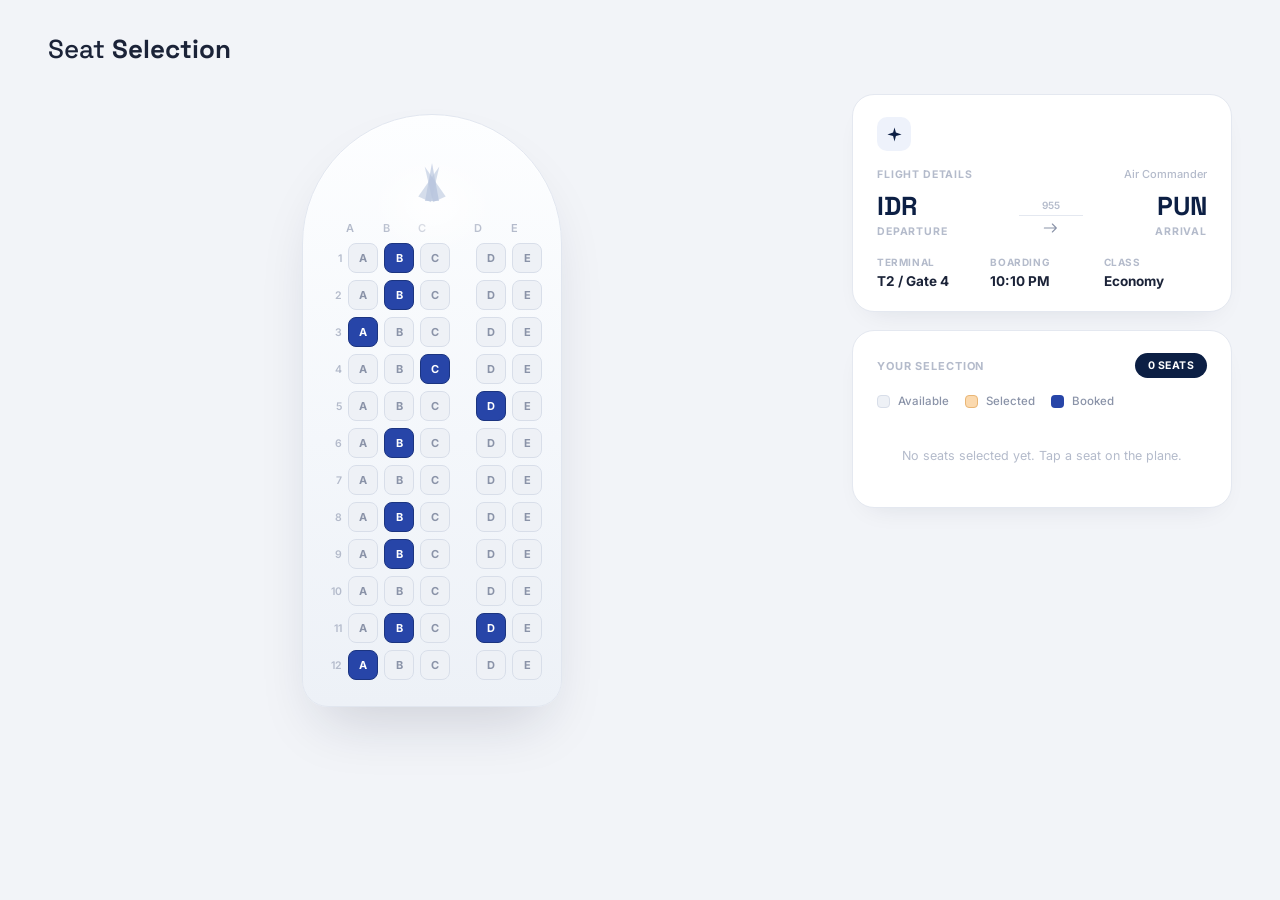
==== index.html @ 808fb55e "Refactor cockpit styles in index.html Adjusted cockpit styling for improved layout and height." ====
<!DOCTYPE html>
<html lang="en">
<head>
<meta charset="UTF-8">
<meta name="viewport" content="width=device-width, initial-scale=1.0">
<title>Seat Selection</title>
<link rel="preconnect" href="https://fonts.googleapis.com">
<link href="https://fonts.googleapis.com/css2?family=Space+Grotesk:wght@500;600;700&family=Inter:wght@400;500;600;700&display=swap" rel="stylesheet">
<style>
:root{
  --bg:#F2F4F8;
  --card:#FFFFFF;
  --border:#E4E8F0;
  --navy:#0C1F44;
  --navy-2:#16305F;
  --text:#1B2338;
  --muted:#8A93A8;
  --muted-2:#B4BBCB;
  --grey-seat:#EEF1F6;
  --grey-seat-border:#D8DEE9;
  --orange:#FBD9AE;
  --orange-text:#8A5A16;
  --booked:#2745A8;
  --booked-2:#1B3480;
  --radius-lg:22px;
  --radius-md:14px;
  --radius-sm:9px;
  --ease:cubic-bezier(.22,.9,.32,1);
  --font-display:'Space Grotesk',sans-serif;
  --font-body:'Inter',sans-serif;
}
*,*::before,*::after{ box-sizing:border-box; }
body{
  margin:0; min-height:100vh; background:var(--bg); color:var(--text);
  font-family:var(--font-body); -webkit-font-smoothing:antialiased;
  padding:32px clamp(16px,4vw,48px);
}
h1,h2,p{ margin:0; }
button{ font-family:inherit; }
::selection{ background:var(--navy); color:#fff; }
:focus-visible{ outline:2px solid var(--navy); outline-offset:2px; border-radius:6px; }

.page-title{ font-family:var(--font-display); font-weight:500; font-size:26px; margin-bottom:28px; }
.page-title b{ font-weight:700; }

.layout{
  display:grid; grid-template-columns: 1fr 380px; gap:36px; align-items:start;
  max-width:1400px; margin:0 auto;
}

/* =========================== LEFT: PLANE =========================== */
.plane-wrap{
  position:relative; display:flex; justify-content:center;
  padding: 20px 0 60px;
  perspective: 1200px;
}
.plane-shell{
  position:relative;
  width: 260px;
  padding: 46px 18px 26px;
  background: linear-gradient(180deg, #FDFEFF 0%, #F4F7FB 55%, #EDF1F7 100%);
  border-radius: 130px 130px 26px 26px;
  border: 1.5px solid #E1E6EF;
  box-shadow:
    0 30px 60px -20px rgba(20,30,60,0.18),
    inset 0 1px 0 rgba(255,255,255,0.9);
  transition: transform 300ms var(--ease);
  will-change: transform;
}
.plane-shell::before{
  /* soft top sheen */
  content:''; position:absolute; top:4%; left:50%; width:64%; height:22%;
  transform:translateX(-50%); border-radius:50%;
  background:radial-gradient(closest-side, rgba(255,255,255,0.9), transparent 75%);
  pointer-events:none;
}
.cockpit{
  position:relative; display:flex; justify-content:center; margin-bottom:14px; height:46px;
}
.cockpit svg path{ opacity:0.6; }
@keyframes cockpitFloat{ 0%,100%{ transform:translateY(0); } 50%{ transform:translateY(-3px); } }

.col-headers{
  display:grid; grid-template-columns: 30px 30px 30px 14px 30px 30px; gap:6px; justify-content:center;
  margin: 0 auto 8px; width:fit-content;
  font-family:var(--font-body); font-size:11px; font-weight:600; color:var(--muted-2); text-align:center;
}

.seat-grid{ display:flex; flex-direction:column; gap:7px; align-items:center; }
.seat-row{ display:grid; grid-template-columns: 20px 30px 30px 30px 14px 30px 30px; gap:6px; align-items:center; width:fit-content; }
.row-num{ font-size:10.5px; color:var(--muted-2); text-align:right; font-weight:600; }
.aisle-gap{ width:100%; }

.seat{
  width:30px; height:30px; border-radius:8px;
  background: var(--grey-seat); border:1.5px solid var(--grey-seat-border);
  color:var(--muted); font-size:11px; font-weight:700; font-family:var(--font-body);
  display:flex; align-items:center; justify-content:center; cursor:pointer;
  transition: transform 180ms var(--ease), background 180ms var(--ease), border-color 180ms var(--ease), color 180ms var(--ease), box-shadow 180ms var(--ease);
  opacity:0;
}
.seat.is-in{ animation: seatIn 380ms var(--ease) forwards; }
@keyframes seatIn{ from{ opacity:0; transform:scale(0.6) translateY(6px);} to{ opacity:1; transform:scale(1) translateY(0);} }

.seat:hover:not(.is-booked):not(.is-selected){
  transform: translateY(-2px) scale(1.08);
  border-color: var(--navy);
  color: var(--navy);
  box-shadow: 0 6px 14px rgba(12,31,68,0.12);
}
.seat:active:not(.is-booked){ transform: scale(0.92); }

.seat.is-booked{
  background: var(--booked); border-color: var(--booked-2); color:#fff; cursor:not-allowed;
}
.seat.is-booked:hover{ transform:none; box-shadow:none; }

.seat.is-selected{
  background: var(--orange); border-color:#E9B676; color: var(--orange-text);
  animation: selectPop 380ms var(--ease);
}
@keyframes selectPop{ 0%{ transform:scale(0.8);} 55%{ transform:scale(1.16);} 100%{ transform:scale(1);} }
.seat.is-deselect{ animation: deselectPop 260ms var(--ease); }
@keyframes deselectPop{ 0%{ transform:scale(1.08);} 100%{ transform:scale(1);} }

.plane-legend{
  display:flex; gap:22px; justify-content:center; margin-top:26px; flex-wrap:wrap;
}
.legend-item{ display:flex; align-items:center; gap:8px; font-size:12.5px; color:var(--muted); font-weight:500; }
.legend-dot{ width:13px; height:13px; border-radius:4px; display:inline-block; }
.legend-available{ background:var(--grey-seat); border:1.5px solid var(--grey-seat-border); }
.legend-selected{ background:var(--orange); border:1.5px solid #E9B676; }
.legend-booked{ background:var(--booked); }

/* =========================== RIGHT: SUMMARY PANEL =========================== */
.summary-col{ position:sticky; top:28px; display:flex; flex-direction:column; gap:18px; }

.card{
  background:var(--card); border:1px solid var(--border); border-radius:var(--radius-lg);
  padding:22px 24px; box-shadow: 0 12px 30px -18px rgba(20,30,60,0.14);
}

.flight-icon-badge{
  width:34px; height:34px; border-radius:10px; background:#EEF2FB; color:var(--navy);
  display:flex; align-items:center; justify-content:center; margin-bottom:16px;
}

.card-eyebrow{
  display:flex; align-items:center; justify-content:space-between;
  font-size:10.5px; font-weight:700; letter-spacing:0.08em; color:var(--muted-2);
  text-transform:uppercase; margin-bottom:2px;
}
.card-eyebrow span.sub{ color:var(--muted-2); font-weight:500; letter-spacing:0; text-transform:none; font-size:11px; }

.route{ display:flex; align-items:flex-start; justify-content:space-between; margin: 12px 0 18px; }
.route-code{ font-family:var(--font-display); font-size:26px; font-weight:700; color:var(--navy); line-height:1; }
.route-label{ font-size:10.5px; font-weight:700; letter-spacing:0.08em; color:var(--muted-2); text-transform:uppercase; margin-top:6px; }
.route-mid{ display:flex; flex-direction:column; align-items:center; gap:4px; padding-top:6px; }
.route-line{ position:relative; width:64px; height:1px; background:var(--border); }
.route-plane-icon{ color:var(--muted); animation: planeFloat 3s ease-in-out infinite; }
@keyframes planeFloat{ 0%,100%{ transform:translateX(-4px);} 50%{ transform:translateX(4px);} }
.route-num{ font-size:10px; color:var(--muted-2); font-weight:600; }
.route-point-end{ text-align:right; }

.detail-grid{ display:grid; grid-template-columns:repeat(3,1fr); gap:10px; }
.detail-item{ }
.detail-label{ font-size:10px; font-weight:700; letter-spacing:0.06em; color:var(--muted-2); text-transform:uppercase; margin-bottom:5px; }
.detail-value{ font-size:13.5px; font-weight:700; color:var(--text); }

.selection-header{ display:flex; align-items:center; justify-content:space-between; margin-bottom:16px; }
.selection-title{ font-size:11px; font-weight:700; letter-spacing:0.08em; color:var(--muted-2); text-transform:uppercase; }
.seat-badge-count{
  background:var(--navy); color:#fff; font-size:10.5px; font-weight:700; letter-spacing:0.04em;
  padding:6px 13px; border-radius:999px;
  transition: transform 200ms var(--ease);
}

.legend-row{ display:flex; gap:16px; margin-bottom:18px; flex-wrap:wrap; }
.legend-row .legend-item{ font-size:11.5px; }

.selection-list{ display:flex; flex-direction:column; gap:10px; min-height:40px; }
.seat-item{
  display:flex; align-items:center; gap:12px; padding:10px 12px; border-radius:var(--radius-md);
  border:1px solid var(--border); background:#FAFBFD;
  animation: itemIn 320ms var(--ease);
}
@keyframes itemIn{ from{ opacity:0; transform:translateX(10px);} to{ opacity:1; transform:translateX(0);} }
.seat-item.is-out{ animation: itemOut 220ms var(--ease) forwards; }
@keyframes itemOut{ to{ opacity:0; transform:translateX(10px) scale(0.96); height:0; padding:0; margin:0; border-width:0;} }

.seat-item-badge{
  width:36px; height:36px; border-radius:10px; background:var(--navy); color:#fff;
  display:flex; align-items:center; justify-content:center; font-weight:700; font-size:12.5px; flex-shrink:0;
}
.seat-item-info{ flex:1; min-width:0; }
.seat-item-class{ font-size:13px; font-weight:700; color:var(--navy); }
.seat-item-name{ font-size:11.5px; color:var(--muted); margin-top:1px; }
.seat-item-remove{
  width:26px; height:26px; border-radius:50%; border:none; background:none; color:var(--muted-2);
  font-size:15px; cursor:pointer; display:flex; align-items:center; justify-content:center;
  transition: all 160ms var(--ease);
}
.seat-item-remove:hover{ background:#FDEFEF; color:#D1495B; }

.empty-state{ text-align:center; padding:22px 8px; color:var(--muted-2); font-size:12.5px; }

@media (max-width:980px){
  .layout{ grid-template-columns:1fr; }
  .summary-col{ position:static; }
}
</style>
</head>
<body>

<h1 class="page-title">Seat <b>Selection</b></h1>

<div class="layout">
  <!-- ===== LEFT: PLANE ===== -->
  <div class="plane-wrap">
    <div class="plane-shell" id="planeShell">
      <div class="cockpit" aria-hidden="true">
        <svg width="90" height="46" viewBox="0 0 90 46" fill="none">
          <path d="M45 4 L52 40 L38 40 Z" fill="#B9C6DE" transform="rotate(-24 45 22)"/>
          <path d="M45 2 L52 40 L38 40 Z" fill="#AEBCD8"/>
          <path d="M45 4 L52 40 L38 40 Z" fill="#B9C6DE" transform="rotate(24 45 22)"/>
          </svg>
      </div>

      <div class="col-headers">
        <span>A</span><span>B</span><span>C</span><span></span><span>D</span><span>E</span>
      </div>

      <div class="seat-grid" id="seatGrid"></div>
    </div>
  </div>

  <!-- ===== RIGHT: SUMMARY PANEL ===== -->
  <div class="summary-col">
    <div class="card">
      <div class="flight-icon-badge" aria-hidden="true">
        <svg width="17" height="17" viewBox="0 0 24 24" fill="none"><path d="M12 2L14 9L22 12L14 14L12 22L10 14L2 12L10 9Z" fill="currentColor"/></svg>
      </div>
      <div class="card-eyebrow"><span>Flight Details</span><span class="sub" id="flightName">Air Commander</span></div>

      <div class="route">
        <div class="route-point">
          <div class="route-code" id="fromCode">IDR</div>
          <div class="route-label">Departure</div>
        </div>
        <div class="route-mid">
          <span class="route-num" id="flightNum">955</span>
          <div class="route-line"></div>
          <svg class="route-plane-icon" width="16" height="16" viewBox="0 0 24 24" fill="none"><path d="M2 12h18M14 6l6 6-6 6" stroke="currentColor" stroke-width="1.6" stroke-linecap="round" stroke-linejoin="round"/></svg>
        </div>
        <div class="route-point route-point-end">
          <div class="route-code" id="toCode">PUN</div>
          <div class="route-label">Arrival</div>
        </div>
      </div>

      <div class="detail-grid">
        <div class="detail-item"><div class="detail-label">Terminal</div><div class="detail-value" id="terminalVal">T2 / Gate 4</div></div>
        <div class="detail-item"><div class="detail-label">Boarding</div><div class="detail-value" id="boardingVal">10:10 PM</div></div>
        <div class="detail-item"><div class="detail-label">Class</div><div class="detail-value">Economy</div></div>
      </div>
    </div>

    <div class="card">
      <div class="selection-header">
        <span class="selection-title">Your Selection</span>
        <span class="seat-badge-count" id="seatCountBadge">0 SEATS</span>
      </div>

      <div class="legend-row">
        <span class="legend-item"><i class="legend-dot legend-available"></i>Available</span>
        <span class="legend-item"><i class="legend-dot legend-selected"></i>Selected</span>
        <span class="legend-item"><i class="legend-dot legend-booked"></i>Booked</span>
      </div>

      <div class="selection-list" id="selectionList">
        <div class="empty-state" id="emptyState">No seats selected yet. Tap a seat on the plane.</div>
      </div>
    </div>
  </div>
</div>

<script>
(() => {
  'use strict';
  const $ = s => document.querySelector(s);

  /* ---- seat data ---- */
  const COLUMNS = ['A','B','C','D','E'];
  const ROWS = 12;
  const BOOKED_RATIO = 0.14;
  const GUEST_NAMES = ['Shivam Singh','Mahak Choursiya','Yashu Mishra','Ragini Saxena','Palak Jain','Vikrant Singh','Vansh Chauhan','Anant Chauhan','Ruchi Dwivedi','Janvi Chauhan'];

  let seed = 77;
  function rand(){ seed = (seed*9301+49297) % 233280; return seed/233280; }

  const seats = [];
  for (let row = 1; row <= ROWS; row++){
    COLUMNS.forEach(col => {
      seats.push({
        id: `${row}${col}`,
        row, col,
        booked: rand() < BOOKED_RATIO,
        selected: false
      });
    });
  }
  const seatById = new Map(seats.map(s => [s.id, s]));
  const selectedIds = [];
  let guestPointer = 0;

  /* ---- render seat grid ---- */
  const seatGrid = $('#seatGrid');
  function renderGrid(){
    seatGrid.innerHTML = '';
    for (let row = 1; row <= ROWS; row++){
      const rowEl = document.createElement('div');
      rowEl.className = 'seat-row';

      const rowNum = document.createElement('span');
      rowNum.className = 'row-num';
      rowNum.textContent = row;
      rowEl.appendChild(rowNum);

      ['A','B','C'].forEach(c => rowEl.appendChild(seatBtn(row, c)));
      const gap = document.createElement('span');
      gap.className = 'aisle-gap';
      rowEl.appendChild(gap);
      ['D','E'].forEach(c => rowEl.appendChild(seatBtn(row, c)));

      seatGrid.appendChild(rowEl);
    }
  }

  function seatBtn(row, col){
    const seat = seatById.get(`${row}${col}`);
    const btn = document.createElement('button');
    btn.type = 'button';
    btn.className = 'seat' + (seat.booked ? ' is-booked' : '');
    btn.dataset.seatId = seat.id;
    btn.textContent = col;
    btn.disabled = seat.booked;
    btn.setAttribute('aria-label', `Seat ${seat.id}${seat.booked ? ', booked' : ', available'}`);
    return btn;
  }

function assemble(){
  Array.from(seatGrid.querySelectorAll('.seat')).forEach((el,i) => {
    setTimeout(() => {
      el.classList.add('is-in');
      el.style.opacity = '1';   // <-- add this line
    }, 12*i);
  });
}

  /* ---- selection logic ---- */
  const selectionList = $('#selectionList');
  const emptyState = $('#emptyState');
  const seatCountBadge = $('#seatCountBadge');

  function toggleSeat(id){
    const seat = seatById.get(id);
    if (!seat || seat.booked) return;
    const el = seatGrid.querySelector(`[data-seat-id="${id}"]`);
    const idx = selectedIds.indexOf(id);

    if (idx === -1){
      selectedIds.push(id);
      seat.selected = true;
      seat.guest = GUEST_NAMES[guestPointer % GUEST_NAMES.length];
      guestPointer++;
      el.classList.add('is-selected');
      addSeatItem(seat);
    } else {
      selectedIds.splice(idx, 1);
      seat.selected = false;
      el.classList.remove('is-selected');
      el.classList.add('is-deselect');
      setTimeout(() => el.classList.remove('is-deselect'), 260);
      removeSeatItem(id);
    }
    updateCount();
  }

  function addSeatItem(seat){
    emptyState.style.display = 'none';
    const item = document.createElement('div');
    item.className = 'seat-item';
    item.dataset.seatId = seat.id;
    item.innerHTML = `
      <div class="seat-item-badge">${seat.id}</div>
      <div class="seat-item-info">
        <div class="seat-item-class">Economy</div>
        <div class="seat-item-name">${seat.guest}</div>
      </div>
      <button class="seat-item-remove" aria-label="Remove seat ${seat.id}">×</button>
    `;
    item.querySelector('.seat-item-remove').addEventListener('click', () => toggleSeat(seat.id));
    selectionList.appendChild(item);
  }

  function removeSeatItem(id){
    const item = selectionList.querySelector(`.seat-item[data-seat-id="${id}"]`);
    if (!item) return;
    item.classList.add('is-out');
    setTimeout(() => {
      item.remove();
      if (selectedIds.length === 0) emptyState.style.display = 'block';
    }, 220);
  }

  function updateCount(){
    seatCountBadge.textContent = `${selectedIds.length} SEAT${selectedIds.length === 1 ? '' : 'S'}`;
    seatCountBadge.style.transform = 'scale(1.12)';
    setTimeout(() => { seatCountBadge.style.transform = 'scale(1)'; }, 180);
  }

  seatGrid.addEventListener('click', e => {
    const btn = e.target.closest('.seat');
    if (btn && !btn.disabled) toggleSeat(btn.dataset.seatId);
  });

  /* ---- plane mouse parallax ---- */
  const planeShell = $('#planeShell');
  const planeWrap = document.querySelector('.plane-wrap');
  let raf = null;
  planeWrap.addEventListener('mousemove', e => {
    if (raf) return;
    raf = requestAnimationFrame(() => {
      const rect = planeWrap.getBoundingClientRect();
      const px = (e.clientX - rect.left) / rect.width - 0.5;
      const py = (e.clientY - rect.top) / rect.height - 0.5;
      planeShell.style.transform = `rotateY(${px*6}deg) rotateX(${-py*4}deg) translateY(${py*-4}px)`;
      raf = null;
    });
  });
  planeWrap.addEventListener('mouseleave', () => {
    planeShell.style.transform = 'rotateY(0) rotateX(0) translateY(0)';
  });

  /* ---- boot ---- */
  renderGrid();
  requestAnimationFrame(() => setTimeout(assemble, 150));
})();
</script>
</body>
</html>
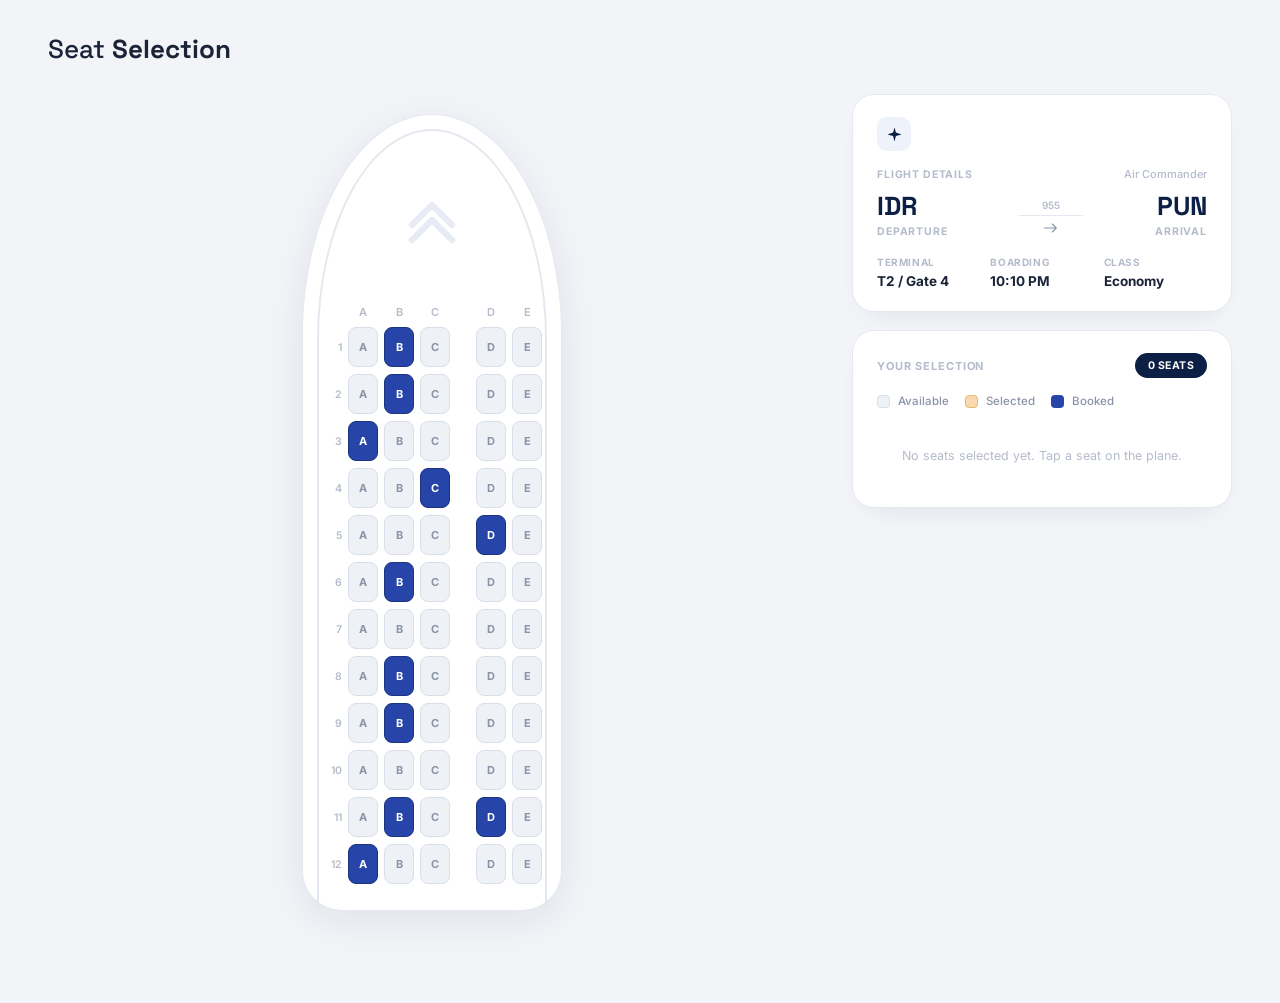
==== commit 2b671171: "Refactor plane shell and cockpit styles Updated styles for the plane shell and cockpit elements, inc" ====
--- a/index.html
+++ b/index.html
@@ -54,35 +54,59 @@
   padding: 20px 0 60px;
   perspective: 1200px;
 }
-.plane-shell{
-  position:relative;
+.plane-shell {
+  position: relative;
   width: 260px;
-  padding: 46px 18px 26px;
-  background: linear-gradient(180deg, #FDFEFF 0%, #F4F7FB 55%, #EDF1F7 100%);
-  border-radius: 130px 130px 26px 26px;
-  border: 1.5px solid #E1E6EF;
-  box-shadow:
-    0 30px 60px -20px rgba(20,30,60,0.18),
-    inset 0 1px 0 rgba(255,255,255,0.9);
+  /* Increased top padding to give the nose more breathing room */
+  padding: 190px 18px 26px; 
+  background: #ffffff; /* The design uses a solid white plane body */
+  /* This is the magic line for the aerodynamic shape: */
+  border-radius: 50% 50% 40px 40px / 220px 220px 40px 40px; 
+  border: 1px solid var(--border);
+  box-shadow: 0 10px 40px rgba(12, 31, 68, 0.08); /* Softer, cooler shadow */
   transition: transform 300ms var(--ease);
   will-change: transform;
+}
+.plane-shell::after {
+  content: '';
+  position: absolute;
+  /* Adjust these values slightly if the curve needs tightening */
+  top: 14px; 
+  left: 14px;
+  right: 14px;
+  bottom: 0;
+  border: 2px solid #E4E8F0; /* Soft inner line */
+  border-bottom: none; /* Open at the bottom */
+  /* Matches the outer shape but slightly smaller */
+  border-radius: 50% 50% 0 0 / 210px 210px 0 0; 
+  pointer-events: none; /* Ensures it doesn't block seat clicks */
+  z-index: 0;
 }
 .plane-shell::before{
   /* soft top sheen */
   content:''; position:absolute; top:4%; left:50%; width:64%; height:22%;
   transform:translateX(-50%); border-radius:50%;
-  background:radial-gradient(closest-side, rgba(255,255,255,0.9), transparent 75%);
+  /* background:radial-gradient(closest-side, rgba(255,255,255,0.9), transparent 75%); */
   pointer-events:none;
 }
-.cockpit{
-  position:relative; display:flex; justify-content:center; margin-bottom:14px; height:46px;
-}
-.cockpit svg path{ opacity:0.6; }
+.cockpit-arrows {
+  position: absolute;
+  top: 80px;
+  left: 50%;
+  transform: translateX(-50%);
+  display: flex;
+  justify-content: center;
+  margin-bottom: 30px;
+  opacity: 0.7;
+}
+.cockpit svg{ opacity:0.55; animation: cockpitFloat 3.4s ease-in-out infinite; }
+.cockpit svg:nth-child(2){ animation-delay:0.3s; }
+.cockpit svg:nth-child(3){ animation-delay:0.6s; }
 @keyframes cockpitFloat{ 0%,100%{ transform:translateY(0); } 50%{ transform:translateY(-3px); } }
 
 .col-headers{
   display:grid; grid-template-columns: 30px 30px 30px 14px 30px 30px; gap:6px; justify-content:center;
-  margin: 0 auto 8px; width:fit-content;
+  margin: 0 1px 8px auto; width:fit-content;
   font-family:var(--font-body); font-size:11px; font-weight:600; color:var(--muted-2); text-align:center;
 }
 
@@ -92,7 +116,7 @@
 .aisle-gap{ width:100%; }
 
 .seat{
-  width:30px; height:30px; border-radius:8px;
+  width:30px; height:40px; border-radius:8px;
   background: var(--grey-seat); border:1.5px solid var(--grey-seat-border);
   color:var(--muted); font-size:11px; font-weight:700; font-family:var(--font-body);
   display:flex; align-items:center; justify-content:center; cursor:pointer;
@@ -103,11 +127,10 @@
 @keyframes seatIn{ from{ opacity:0; transform:scale(0.6) translateY(6px);} to{ opacity:1; transform:scale(1) translateY(0);} }
 
 .seat:hover:not(.is-booked):not(.is-selected){
-  transform: translateY(-2px) scale(1.08);
+  transform: translateY(-4px) scale(1.08);
   border-color: var(--navy);
   color: var(--navy);
-  box-shadow: 0 6px 14px rgba(12,31,68,0.12);
-}
+  box-shadow:0 12px 25px rgba(0,0,0,.18);}
 .seat:active:not(.is-booked){ transform: scale(0.92); }
 
 .seat.is-booked{
@@ -138,6 +161,7 @@
 .card{
   background:var(--card); border:1px solid var(--border); border-radius:var(--radius-lg);
   padding:22px 24px; box-shadow: 0 12px 30px -18px rgba(20,30,60,0.14);
+  
 }
 
 .flight-icon-badge{
@@ -163,7 +187,6 @@
 .route-point-end{ text-align:right; }
 
 .detail-grid{ display:grid; grid-template-columns:repeat(3,1fr); gap:10px; }
-.detail-item{ }
 .detail-label{ font-size:10px; font-weight:700; letter-spacing:0.06em; color:var(--muted-2); text-transform:uppercase; margin-bottom:5px; }
 .detail-value{ font-size:13.5px; font-weight:700; color:var(--text); }
 
@@ -218,12 +241,12 @@
   <!-- ===== LEFT: PLANE ===== -->
   <div class="plane-wrap">
     <div class="plane-shell" id="planeShell">
-      <div class="cockpit" aria-hidden="true">
-        <svg width="90" height="46" viewBox="0 0 90 46" fill="none">
-          <path d="M45 4 L52 40 L38 40 Z" fill="#B9C6DE" transform="rotate(-24 45 22)"/>
-          <path d="M45 2 L52 40 L38 40 Z" fill="#AEBCD8"/>
-          <path d="M45 4 L52 40 L38 40 Z" fill="#B9C6DE" transform="rotate(24 45 22)"/>
-          </svg>
+      <div class="cockpit-arrows" aria-hidden="true">
+        <svg width="60" height="60" viewBox="0 0 24 24" fill="none" stroke="#DDE3EF" stroke-width="2.5" stroke-linecap="round"
+          stroke-linejoin="round">
+          <path d="M4 18L12 10L20 18" />
+          <path d="M4 12L12 4L20 12" />
+        </svg>
       </div>
 
       <div class="col-headers">
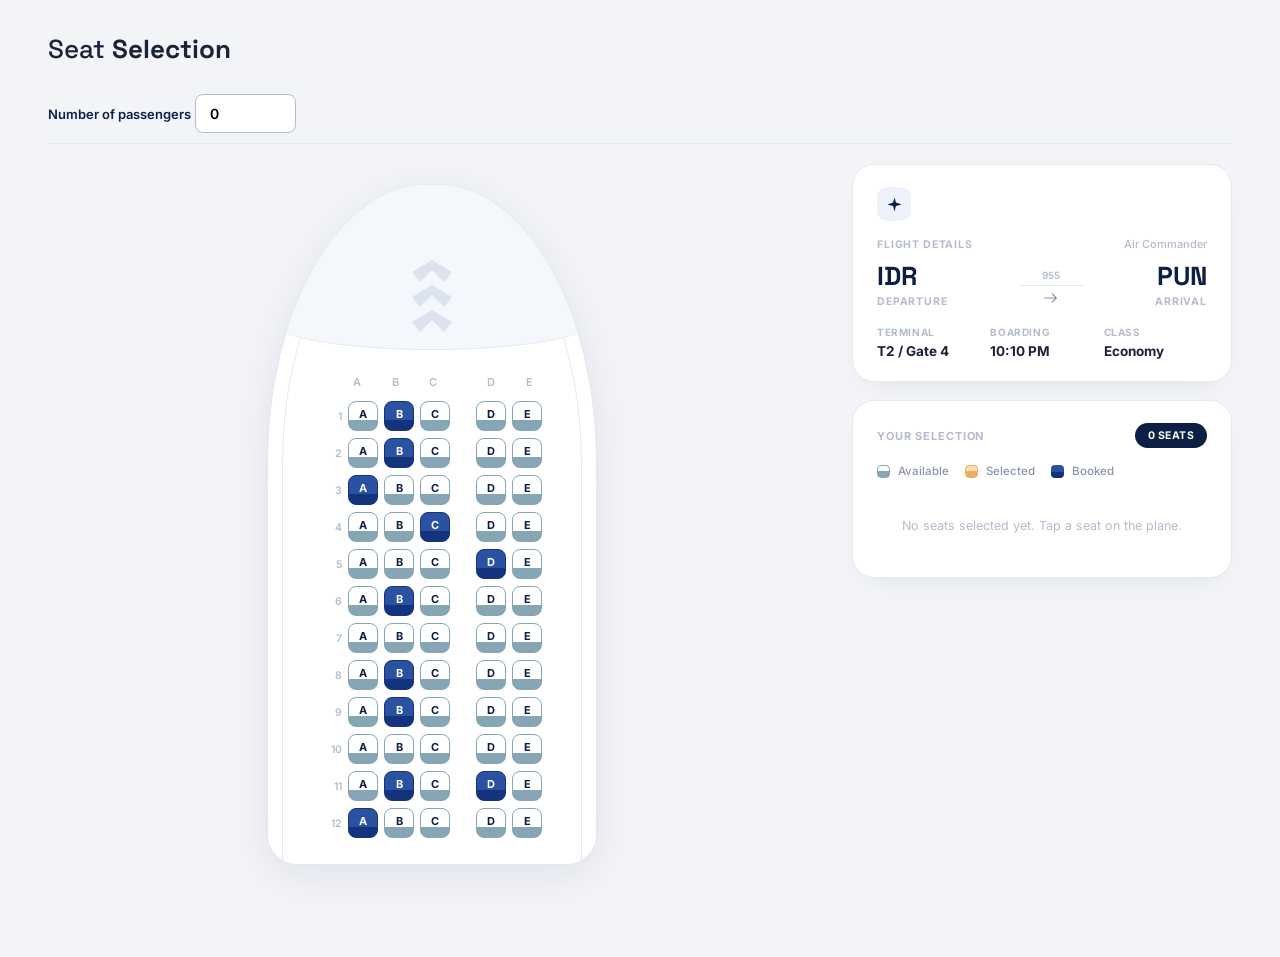
==== commit e445c5c8: "fixed seat selection limit" ====
--- a/index.html
+++ b/index.html
@@ -28,6 +28,13 @@
   --ease:cubic-bezier(.22,.9,.32,1);
   --font-display:'Space Grotesk',sans-serif;
   --font-body:'Inter',sans-serif;
+  /* New Seat Colors */
+  --seat-avail-top: #FFFFFF;
+  --seat-avail-bot: #86A6B5;
+  --seat-booked-top: #2B52A1;
+  --seat-booked-bot: #13337C;
+  --seat-select-top: #FDDCAE;
+  --seat-select-bot: #E6AE67;
 }
 *,*::before,*::after{ box-sizing:border-box; }
 body{
@@ -43,6 +50,32 @@
 .page-title{ font-family:var(--font-display); font-weight:500; font-size:26px; margin-bottom:28px; }
 .page-title b{ font-weight:700; }
 
+/* Seat Input UI */
+.seat-input-group {
+  gap: 8px;
+  padding-bottom: 10px;
+  border-bottom: 1px solid var(--border);
+  margin-bottom: 20px;
+}
+.seat-input-group label {
+  font-size: 13px;
+  font-weight: 600;
+  color: var(--navy);
+}
+.seat-input-group input {
+  padding: 10px 14px;
+  border-radius: 8px;
+  border: 1px solid var(--muted-2);
+  font-family: inherit;
+  font-size: 14px;
+  font-weight: 600;
+  outline: none;
+  transition: border-color 0.2s;
+}
+.seat-input-group input:focus {
+  border-color: var(--navy);
+}
+
 .layout{
   display:grid; grid-template-columns: 1fr 380px; gap:36px; align-items:start;
   max-width:1400px; margin:0 auto;
@@ -56,104 +89,117 @@
 }
 .plane-shell {
   position: relative;
-  width: 260px;
+  width: 330px;
   /* Increased top padding to give the nose more breathing room */
   padding: 190px 18px 26px; 
   background: #ffffff; /* The design uses a solid white plane body */
   /* This is the magic line for the aerodynamic shape: */
-  border-radius: 50% 50% 40px 40px / 220px 220px 40px 40px; 
-  border: 1px solid var(--border);
+border-radius: 160px 160px 30px 30px / 280px 280px 30px 30px;  border: 1.5px solid var(--border);
   box-shadow: 0 10px 40px rgba(12, 31, 68, 0.08); /* Softer, cooler shadow */
+  overflow: hidden;
   transition: transform 300ms var(--ease);
   will-change: transform;
 }
-.plane-shell::after {
-  content: '';
+
+/* Inner cabin line */
+.plane-inner-line {
   position: absolute;
-  /* Adjust these values slightly if the curve needs tightening */
   top: 14px; 
   left: 14px;
   right: 14px;
-  bottom: 0;
-  border: 2px solid #E4E8F0; /* Soft inner line */
-  border-bottom: none; /* Open at the bottom */
-  /* Matches the outer shape but slightly smaller */
-  border-radius: 50% 50% 0 0 / 210px 210px 0 0; 
-  pointer-events: none; /* Ensures it doesn't block seat clicks */
-  z-index: 0;
-}
-.plane-shell::before{
-  /* soft top sheen */
-  content:''; position:absolute; top:4%; left:50%; width:64%; height:22%;
-  transform:translateX(-50%); border-radius:50%;
-  /* background:radial-gradient(closest-side, rgba(255,255,255,0.9), transparent 75%); */
-  pointer-events:none;
-}
+  bottom: -10px; 
+  border: 1.5px solid #E4E8F0;
+  border-radius: 146px 146px 15px 15px / 266px 266px 15px 15px; 
+  pointer-events: none;
+  z-index: 2;
+}
+
+/* The curved Top Cap */
+.plane-top-cap {
+  position: absolute;
+  top: 0;
+  left: 0;
+  right: 0;
+  height: 165px;
+  background: #F4F7FB;
+  border-bottom: 1.5px solid #E4E8F0;
+  /* Creates the convex curve shown in the image */
+  border-radius: 0 0 50% 50% / 0 0 30px 30px;
+  z-index: 3;
+}
+
+/* Specific SVG chevrons/arrows */
 .cockpit-arrows {
   position: absolute;
-  top: 80px;
+  top: 75px;
   left: 50%;
   transform: translateX(-50%);
-  display: flex;
-  justify-content: center;
-  margin-bottom: 30px;
-  opacity: 0.7;
-}
-.cockpit svg{ opacity:0.55; animation: cockpitFloat 3.4s ease-in-out infinite; }
-.cockpit svg:nth-child(2){ animation-delay:0.3s; }
-.cockpit svg:nth-child(3){ animation-delay:0.6s; }
-@keyframes cockpitFloat{ 0%,100%{ transform:translateY(0); } 50%{ transform:translateY(-3px); } }
+  z-index: 3;
+}
 
 .col-headers{
-  display:grid; grid-template-columns: 30px 30px 30px 14px 30px 30px; gap:6px; justify-content:center;
-  margin: 0 1px 8px auto; width:fit-content;
+  display:grid; grid-template-columns: 32px 32px 32px 14px 32px 32px; gap:6px; justify-content:center;
+  margin: 0 55px 12px; width:fit-content;
+  z-index: 4;
+  position: relative;
   font-family:var(--font-body); font-size:11px; font-weight:600; color:var(--muted-2); text-align:center;
 }
 
-.seat-grid{ display:flex; flex-direction:column; gap:7px; align-items:center; }
+.seat-grid{ display:flex; flex-direction:column; gap:7px; align-items:center; z-index: 4; position: relative; }
 .seat-row{ display:grid; grid-template-columns: 20px 30px 30px 30px 14px 30px 30px; gap:6px; align-items:center; width:fit-content; }
 .row-num{ font-size:10.5px; color:var(--muted-2); text-align:right; font-weight:600; }
 .aisle-gap{ width:100%; }
 
-.seat{
-  width:30px; height:40px; border-radius:8px;
-  background: var(--grey-seat); border:1.5px solid var(--grey-seat-border);
-  color:var(--muted); font-size:11px; font-weight:700; font-family:var(--font-body);
-  display:flex; align-items:center; justify-content:center; cursor:pointer;
-  transition: transform 180ms var(--ease), background 180ms var(--ease), border-color 180ms var(--ease), color 180ms var(--ease), box-shadow 180ms var(--ease);
-  opacity:0;
-}
-.seat.is-in{ animation: seatIn 380ms var(--ease) forwards; }
-@keyframes seatIn{ from{ opacity:0; transform:scale(0.6) translateY(6px);} to{ opacity:1; transform:scale(1) translateY(0);} }
-
-.seat:hover:not(.is-booked):not(.is-selected){
+/* Exact Dual-Tone Seat Styling */
+.seat {
+  width: 30px; 
+  height: 30px; 
+  border-radius: 8px;
+  /* 65% white top, 35% teal bottom */
+  background: linear-gradient(to bottom, var(--seat-avail-top) 65%, var(--seat-avail-bot) 65%);
+  border: 1px solid var(--seat-avail-bot);
+  color: var(--navy); 
+  font-size: 11px; 
+  font-weight: 700; 
+  font-family: var(--font-body);
+  display: flex; 
+  align-items: center; 
+  justify-content: center; 
+  padding-bottom: 6px; /* Pushes text up slightly into the white area */
+  cursor: pointer;
+  transition: transform 180ms var(--ease), box-shadow 180ms var(--ease);
+  opacity: 0; /* Keeps your original load-in animation */
+}
+
+.seat:hover:not(.is-booked):not(.is-selected) {
   transform: translateY(-4px) scale(1.08);
-  border-color: var(--navy);
+  box-shadow: 0 12px 25px rgba(0,0,0,.18);
+}
+.seat:active:not(.is-booked) { transform: scale(0.92); }
+
+.seat.is-booked {
+  background: linear-gradient(to bottom, var(--seat-booked-top) 65%, var(--seat-booked-bot) 65%);
+  border-color: var(--seat-booked-bot);
+  color: #fff; 
+  cursor: not-allowed;
+}
+.seat.is-booked:hover { transform: none; box-shadow: none; }
+
+.seat.is-selected {
+  background: linear-gradient(to bottom, var(--seat-select-top) 65%, var(--seat-select-bot) 65%);
+  border-color: var(--seat-select-bot);
   color: var(--navy);
-  box-shadow:0 12px 25px rgba(0,0,0,.18);}
-.seat:active:not(.is-booked){ transform: scale(0.92); }
-
-.seat.is-booked{
-  background: var(--booked); border-color: var(--booked-2); color:#fff; cursor:not-allowed;
-}
-.seat.is-booked:hover{ transform:none; box-shadow:none; }
-
-.seat.is-selected{
-  background: var(--orange); border-color:#E9B676; color: var(--orange-text);
   animation: selectPop 380ms var(--ease);
 }
-@keyframes selectPop{ 0%{ transform:scale(0.8);} 55%{ transform:scale(1.16);} 100%{ transform:scale(1);} }
-.seat.is-deselect{ animation: deselectPop 260ms var(--ease); }
-@keyframes deselectPop{ 0%{ transform:scale(1.08);} 100%{ transform:scale(1);} }
 
 .plane-legend{
   display:flex; gap:22px; justify-content:center; margin-top:26px; flex-wrap:wrap;
 }
 .legend-item{ display:flex; align-items:center; gap:8px; font-size:12.5px; color:var(--muted); font-weight:500; }
 .legend-dot{ width:13px; height:13px; border-radius:4px; display:inline-block; }
-.legend-available{ background:var(--grey-seat); border:1.5px solid var(--grey-seat-border); }
-.legend-selected{ background:var(--orange); border:1.5px solid #E9B676; }
-.legend-booked{ background:var(--booked); }
+.legend-available { background: linear-gradient(to bottom, var(--seat-avail-top) 50%, var(--seat-avail-bot) 50%); border: 1px solid var(--seat-avail-bot); }
+.legend-selected { background: linear-gradient(to bottom, var(--seat-select-top) 50%, var(--seat-select-bot) 50%); border: 1px solid var(--seat-select-bot); }
+.legend-booked { background: linear-gradient(to bottom, var(--seat-booked-top) 50%, var(--seat-booked-bot) 50%); }
 
 /* =========================== RIGHT: SUMMARY PANEL =========================== */
 .summary-col{ position:sticky; top:28px; display:flex; flex-direction:column; gap:18px; }
@@ -236,16 +282,22 @@
 <body>
 
 <h1 class="page-title">Seat <b>Selection</b></h1>
-
+<div class="seat-input-group">
+        <label for="seatLimitInput">Number of passengers</label>
+        <input type="number" id="seatLimitInput" value="0" min="1" max="20">
+</div>
 <div class="layout">
   <!-- ===== LEFT: PLANE ===== -->
   <div class="plane-wrap">
     <div class="plane-shell" id="planeShell">
+      <div class="plane-top-cap"></div>
+      <div class="plane-inner-line"></div>
+      
       <div class="cockpit-arrows" aria-hidden="true">
-        <svg width="60" height="60" viewBox="0 0 24 24" fill="none" stroke="#DDE3EF" stroke-width="2.5" stroke-linecap="round"
-          stroke-linejoin="round">
-          <path d="M4 18L12 10L20 18" />
-          <path d="M4 12L12 4L20 12" />
+        <svg width="60" height="75" viewBox="0 0 60 75" fill="none" xmlns="http://www.w3.org/2000/svg">
+          <path d="M30 0 L50 12 L42 22 L30 10 L18 22 L10 12 Z" fill="#DCE3EE"/>
+          <path d="M30 25 L50 37 L42 47 L30 35 L18 47 L10 37 Z" fill="#DCE3EE"/>
+          <path d="M30 50 L50 62 L42 72 L30 60 L18 72 L10 62 Z" fill="#DCE3EE"/>
         </svg>
       </div>
 
@@ -336,6 +388,25 @@
   const selectedIds = [];
   let guestPointer = 0;
 
+// --- Input Limit Logic ---
+  const seatLimitInput = $('#seatLimitInput');
+  let maxAllowedSeats = parseInt(seatLimitInput.value, 10);
+
+  seatLimitInput.addEventListener('change', (e) => {
+    let val = parseInt(e.target.value, 10);
+    if (val < 1 || isNaN(val)) { 
+      val = 1; 
+      e.target.value = 1; 
+    }
+    maxAllowedSeats = val;
+
+    // Optional: Clear selection if user lowers limit below current selection
+    if (selectedIds.length > maxAllowedSeats) {
+      alert(`Limit reduced to ${maxAllowedSeats}. Clearing your current selection.`);
+      [...selectedIds].forEach(id => toggleSeat(id)); // Deselects everything
+    }
+  });
+
   /* ---- render seat grid ---- */
   const seatGrid = $('#seatGrid');
   function renderGrid(){
@@ -392,6 +463,12 @@
     const idx = selectedIds.indexOf(id);
 
     if (idx === -1){
+      
+      if (selectedIds.length >= maxAllowedSeats) {
+        alert(`You can only select up to ${maxAllowedSeats} seats based on your input.`);
+        return;
+      }
+
       selectedIds.push(id);
       seat.selected = true;
       seat.guest = GUEST_NAMES[guestPointer % GUEST_NAMES.length];
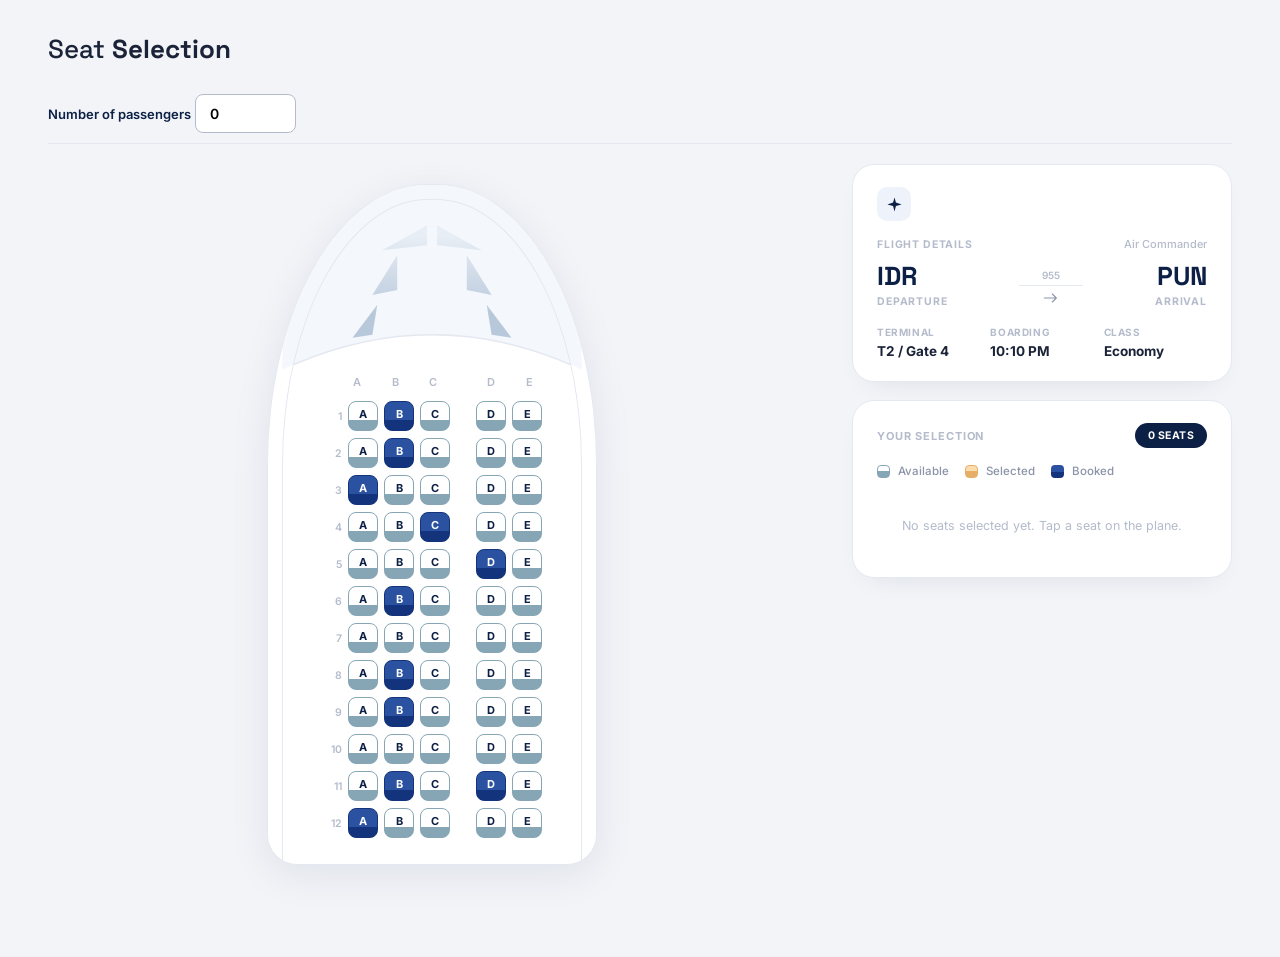
==== commit 350859f3: "enhanced the plane nose" ====
--- a/index.html
+++ b/index.html
@@ -111,30 +111,18 @@
   border: 1.5px solid #E4E8F0;
   border-radius: 146px 146px 15px 15px / 266px 266px 15px 15px; 
   pointer-events: none;
-  z-index: 2;
-}
-
-/* The curved Top Cap */
-.plane-top-cap {
+  z-index: 5;
+}
+
+/* SVG covering the nose, dividing curve, and windows */
+.plane-nose-svg {
   position: absolute;
   top: 0;
   left: 0;
-  right: 0;
-  height: 165px;
-  background: #F4F7FB;
-  border-bottom: 1.5px solid #E4E8F0;
-  /* Creates the convex curve shown in the image */
-  border-radius: 0 0 50% 50% / 0 0 30px 30px;
-  z-index: 3;
-}
-
-/* Specific SVG chevrons/arrows */
-.cockpit-arrows {
-  position: absolute;
-  top: 75px;
-  left: 50%;
-  transform: translateX(-50%);
-  z-index: 3;
+  width: 100%;
+  height: 190px;
+  z-index: 4;
+  pointer-events: none; /* Allows clicking through it if needed */
 }
 
 .col-headers{
@@ -290,16 +278,34 @@
   <!-- ===== LEFT: PLANE ===== -->
   <div class="plane-wrap">
     <div class="plane-shell" id="planeShell">
-      <div class="plane-top-cap"></div>
       <div class="plane-inner-line"></div>
       
-      <div class="cockpit-arrows" aria-hidden="true">
-        <svg width="60" height="75" viewBox="0 0 60 75" fill="none" xmlns="http://www.w3.org/2000/svg">
-          <path d="M30 0 L50 12 L42 22 L30 10 L18 22 L10 12 Z" fill="#DCE3EE"/>
-          <path d="M30 25 L50 37 L42 47 L30 35 L18 47 L10 37 Z" fill="#DCE3EE"/>
-          <path d="M30 50 L50 62 L42 72 L30 60 L18 72 L10 62 Z" fill="#DCE3EE"/>
-        </svg>
-      </div>
+      <svg class="plane-nose-svg" viewBox="0 0 330 190" fill="none" xmlns="http://www.w3.org/2000/svg">
+        <defs>
+          <linearGradient id="capGrad" x1="0" y1="0" x2="0" y2="190" gradientUnits="userSpaceOnUse">
+            <stop offset="0%" stop-color="#FFFFFF" />
+            <stop offset="100%" stop-color="#E2E8F0" />
+          </linearGradient>
+          
+          <linearGradient id="windowGrad" x1="0" y1="50" x2="0" y2="130" gradientUnits="userSpaceOnUse">
+            <stop offset="0%" stop-color="#E8EEF5" />
+            <stop offset="100%" stop-color="#B8C8DB" />
+          </linearGradient>
+        </defs>
+        
+        <path d="M 14,185 Q 165,115 316,185 A 131 171 0 0 0 14 185 Z" fill="#F4F7FB" />
+        <path d="M 26,180 Q 165,120 304,180" stroke="#E4E8F0" stroke-width="1.5" fill="none" />
+        <g fill="url(#windowGrad)">
+          <path d="M 160 40 L 115 65 L 160 60 Z" />
+          <path d="M 170 40 L 215 65 L 170 60 Z" />
+
+          <path d="M 130 70 L 105 110 L 130 105 Z" />
+          <path d="M 200 70 L 225 110 L 200 105 Z" />
+
+          <path d="M 110 120 L 85 153 L 105 150 Z" />
+          <path d="M 220 120 L 245 153 L 225 150 Z" />
+        </g>
+      </svg>
 
       <div class="col-headers">
         <span>A</span><span>B</span><span>C</span><span></span><span>D</span><span>E</span>
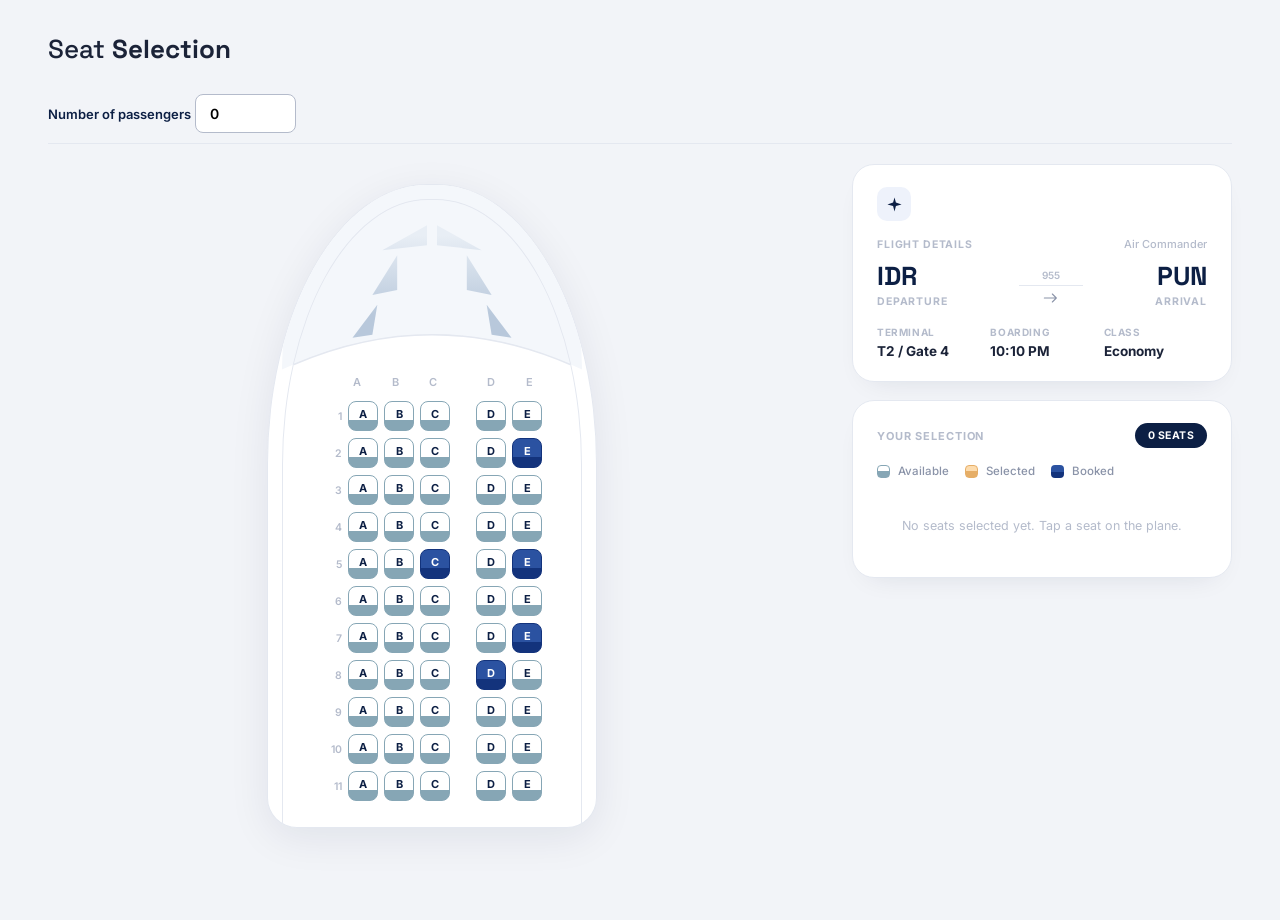
==== commit aa1d7efb: "api integration" ====
--- a/index.html
+++ b/index.html
@@ -366,35 +366,19 @@
 </div>
 
 <script>
-(() => {
+  (() => {
   'use strict';
   const $ = s => document.querySelector(s);
 
-  /* ---- seat data ---- */
   const COLUMNS = ['A','B','C','D','E'];
-  const ROWS = 12;
-  const BOOKED_RATIO = 0.14;
-  const GUEST_NAMES = ['Shivam Singh','Mahak Choursiya','Yashu Mishra','Ragini Saxena','Palak Jain','Vikrant Singh','Vansh Chauhan','Anant Chauhan','Ruchi Dwivedi','Janvi Chauhan'];
-
-  let seed = 77;
-  function rand(){ seed = (seed*9301+49297) % 233280; return seed/233280; }
-
-  const seats = [];
-  for (let row = 1; row <= ROWS; row++){
-    COLUMNS.forEach(col => {
-      seats.push({
-        id: `${row}${col}`,
-        row, col,
-        booked: rand() < BOOKED_RATIO,
-        selected: false
-      });
-    });
-  }
-  const seatById = new Map(seats.map(s => [s.id, s]));
+  const GUEST_NAMES = ['Passanger 1','Passanger 2','Passanger 3','Passanger 4','Passanger 5','Passanger 6','Passanger 7','Passanger 8','Passanger 9','Passanger 10'];
+
+  let ROWS = 0; 
+  const seatById = new Map();
   const selectedIds = [];
   let guestPointer = 0;
 
-// --- Input Limit Logic ---
+  // --- Input Limit Logic ---
   const seatLimitInput = $('#seatLimitInput');
   let maxAllowedSeats = parseInt(seatLimitInput.value, 10);
 
@@ -406,15 +390,116 @@
     }
     maxAllowedSeats = val;
 
-    // Optional: Clear selection if user lowers limit below current selection
     if (selectedIds.length > maxAllowedSeats) {
       alert(`Limit reduced to ${maxAllowedSeats}. Clearing your current selection.`);
-      [...selectedIds].forEach(id => toggleSeat(id)); // Deselects everything
+      [...selectedIds].forEach(id => toggleSeat(id)); 
     }
   });
 
+  const seatGrid = $('#seatGrid');
+  const selectionList = $('#selectionList');
+  const emptyState = $('#emptyState');
+  const seatCountBadge = $('#seatCountBadge');
+
+  // --- API INTEGRATION ---
+  
+  async function fetchSeats() {
+    try {
+      const response = await fetch('https://brainnetic.in/api/WebCheckIn/GetAllSeats', {
+        method: 'POST',
+        headers: {
+          'Content-Type': 'application/json'
+        },
+        body: JSON.stringify({
+          "flightId": 8,
+          "departureDate": "2026-07-29T00:00:00.000"
+        })
+      });
+      
+      const result = await response.json();
+      
+      if (result.status === "true" && result.data && result.data.seatDetails) {
+        console.log("Successfully fetched live API data!");
+        processSeats(result.data.seatDetails);
+      } else {
+        console.error("API returned an error or empty data:", result.message);
+        loadMockFallback(); // Use fallback on bad data
+      }
+    } catch (error) {
+      console.error("Failed to fetch seats (Likely CORS or offline). Loading fallback data...", error);
+      loadMockFallback(); // Use fallback on network error
+    }
+  }
+  
+
+  // --- LOCAL DATA INTEGRATION ---
+
+  /*
+  async function fetchSeats() {
+    try {
+      // Point directly to your local file. No POST method or headers needed for a local file read.
+      const response = await fetch('./dummy-data.json'); 
+      const result = await response.json();
+      
+      if (result.status === "true" && result.data && result.data.seatDetails) {
+        console.log("Successfully loaded local JSON data!");
+        processSeats(result.data.seatDetails);
+      } else {
+        console.error("Local data format is incorrect:", result.message);
+        loadMockFallback(); 
+      }
+    } catch (error) {
+      console.error("Failed to load local dummy-data.json", error);
+      loadMockFallback(); 
+    }
+  }
+  */
+
+  // Fallback function mimicking the exact structure of your API
+  function loadMockFallback() {
+    const mockSeats = [];
+    const explicitlyBooked = ['2E', '5C', '5E', '7E', '8D']; // Hardcoded blocked seats to match your old UI
+    
+    for (let r = 1; r <= 11; r++) {
+      COLUMNS.forEach(c => {
+        const seatNum = `${r}${c}`;
+        mockSeats.push({
+          seatNumber: seatNum,
+          rowNo: r,
+          columnNo: c,
+          isBooked: explicitlyBooked.includes(seatNum),
+          isBlocked: false,
+          seatType: "Economy"
+        });
+      });
+    }
+    processSeats(mockSeats);
+  }
+
+  function processSeats(seatDetails) {
+    seatById.clear();
+    let maxRow = 0;
+
+    seatDetails.forEach(seatInfo => {
+      const seatId = seatInfo.seatNumber;
+      if (seatInfo.rowNo > maxRow) maxRow = seatInfo.rowNo;
+
+      seatById.set(seatId, {
+        id: seatId,
+        row: seatInfo.rowNo,
+        col: seatInfo.columnNo, 
+        booked: seatInfo.isBooked || seatInfo.isBlocked, 
+        selected: false,
+        seatType: seatInfo.seatType
+      });
+    });
+
+    ROWS = maxRow; 
+    renderGrid();
+    requestAnimationFrame(() => setTimeout(assemble, 150));
+  }
+
   /* ---- render seat grid ---- */
-  const seatGrid = $('#seatGrid');
   function renderGrid(){
     seatGrid.innerHTML = '';
     for (let row = 1; row <= ROWS; row++){
@@ -427,9 +512,11 @@
       rowEl.appendChild(rowNum);
 
       ['A','B','C'].forEach(c => rowEl.appendChild(seatBtn(row, c)));
+      
       const gap = document.createElement('span');
       gap.className = 'aisle-gap';
       rowEl.appendChild(gap);
+      
       ['D','E'].forEach(c => rowEl.appendChild(seatBtn(row, c)));
 
       seatGrid.appendChild(rowEl);
@@ -437,9 +524,19 @@
   }
 
   function seatBtn(row, col){
-    const seat = seatById.get(`${row}${col}`);
+    const seatId = `${row}${col}`;
+    const seat = seatById.get(seatId);
+    
     const btn = document.createElement('button');
     btn.type = 'button';
+    
+    if (!seat) {
+        btn.className = 'seat';
+        btn.style.visibility = 'hidden';
+        btn.disabled = true;
+        return btn;
+    }
+
     btn.className = 'seat' + (seat.booked ? ' is-booked' : '');
     btn.dataset.seatId = seat.id;
     btn.textContent = col;
@@ -448,20 +545,18 @@
     return btn;
   }
 
-function assemble(){
-  Array.from(seatGrid.querySelectorAll('.seat')).forEach((el,i) => {
-    setTimeout(() => {
-      el.classList.add('is-in');
-      el.style.opacity = '1';   // <-- add this line
-    }, 12*i);
-  });
-}
+  function assemble(){
+    Array.from(seatGrid.querySelectorAll('.seat')).forEach((el,i) => {
+      setTimeout(() => {
+        if(el.style.visibility !== 'hidden') {
+          el.classList.add('is-in');
+          el.style.opacity = '1';
+        }
+      }, 12*i);
+    });
+  }
 
   /* ---- selection logic ---- */
-  const selectionList = $('#selectionList');
-  const emptyState = $('#emptyState');
-  const seatCountBadge = $('#seatCountBadge');
-
   function toggleSeat(id){
     const seat = seatById.get(id);
     if (!seat || seat.booked) return;
@@ -469,7 +564,6 @@
     const idx = selectedIds.indexOf(id);
 
     if (idx === -1){
-      
       if (selectedIds.length >= maxAllowedSeats) {
         alert(`You can only select up to ${maxAllowedSeats} seats based on your input.`);
         return;
@@ -500,7 +594,7 @@
     item.innerHTML = `
       <div class="seat-item-badge">${seat.id}</div>
       <div class="seat-item-info">
-        <div class="seat-item-class">Economy</div>
+        <div class="seat-item-class">${seat.seatType || 'Economy'}</div>
         <div class="seat-item-name">${seat.guest}</div>
       </div>
       <button class="seat-item-remove" aria-label="Remove seat ${seat.id}">×</button>
@@ -549,8 +643,8 @@
   });
 
   /* ---- boot ---- */
-  renderGrid();
-  requestAnimationFrame(() => setTimeout(assemble, 150));
+  fetchSeats();
+
 })();
 </script>
 </body>
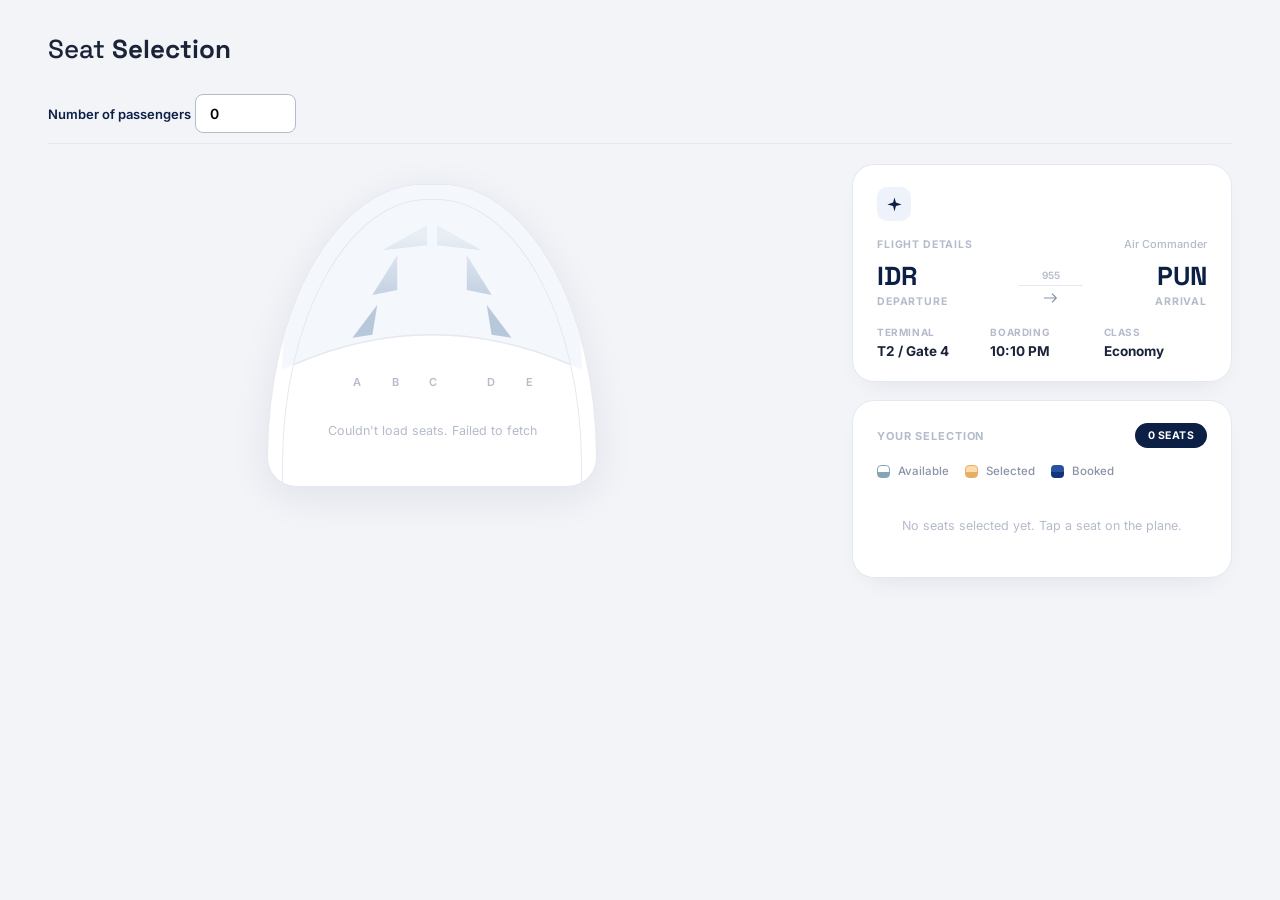
==== commit f87c3716: "api integration" ====
--- a/index.html
+++ b/index.html
@@ -423,11 +423,13 @@
         processSeats(result.data.seatDetails);
       } else {
         console.error("API returned an error or empty data:", result.message);
-        loadMockFallback(); // Use fallback on bad data
+        seatGrid.innerHTML = `<div class="empty-state">API error: ${result.message || 'No seat data returned.'}</div>`;
+        // loadMockFallback(); // re-enable temporarily for local UI testing only
       }
     } catch (error) {
-      console.error("Failed to fetch seats (Likely CORS or offline). Loading fallback data...", error);
-      loadMockFallback(); // Use fallback on network error
+      console.error("Failed to fetch seats:", error);
+      seatGrid.innerHTML = `<div class="empty-state">Couldn't load seats. ${error.message || 'Check console for details (likely CORS).'}</div>`;
+      // loadMockFallback(); // re-enable temporarily for local UI testing only
     }
   }
   
@@ -648,4 +650,4 @@
 })();
 </script>
 </body>
-</html>
+</html>
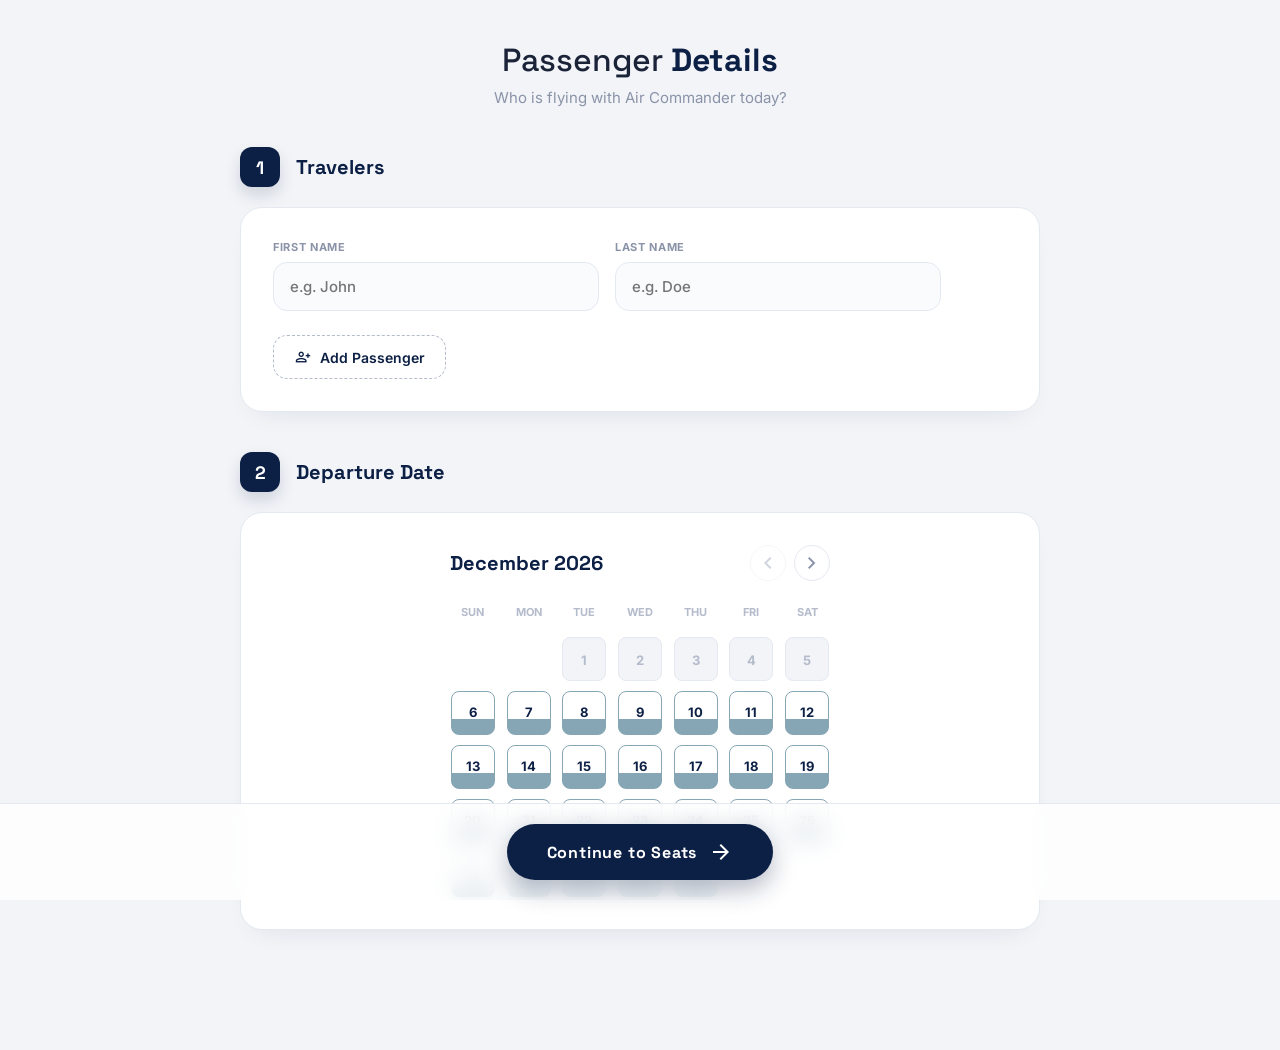
==== commit 693d135d: "Rename files for correct user flow and add passenger details UI" ====
--- a/index.html
+++ b/index.html
@@ -3,651 +3,460 @@
 <head>
 <meta charset="UTF-8">
 <meta name="viewport" content="width=device-width, initial-scale=1.0">
-<title>Seat Selection</title>
+<title>Passenger Details</title>
 <link rel="preconnect" href="https://fonts.googleapis.com">
 <link href="https://fonts.googleapis.com/css2?family=Space+Grotesk:wght@500;600;700&family=Inter:wght@400;500;600;700&display=swap" rel="stylesheet">
+<link href="https://fonts.googleapis.com/css2?family=Material+Symbols+Outlined:wght,FILL@100..700,0..1&display=swap" rel="stylesheet" />
+
 <style>
-:root{
-  --bg:#F2F4F8;
-  --card:#FFFFFF;
-  --border:#E4E8F0;
-  --navy:#0C1F44;
-  --navy-2:#16305F;
-  --text:#1B2338;
-  --muted:#8A93A8;
-  --muted-2:#B4BBCB;
-  --grey-seat:#EEF1F6;
-  --grey-seat-border:#D8DEE9;
-  --orange:#FBD9AE;
-  --orange-text:#8A5A16;
-  --booked:#2745A8;
-  --booked-2:#1B3480;
-  --radius-lg:22px;
-  --radius-md:14px;
-  --radius-sm:9px;
-  --ease:cubic-bezier(.22,.9,.32,1);
-  --font-display:'Space Grotesk',sans-serif;
-  --font-body:'Inter',sans-serif;
-  /* New Seat Colors */
+/* Exact variables mapped from your index.html */
+:root {
+  --bg: #F2F4F8;
+  --card: #FFFFFF;
+  --border: #E4E8F0;
+  --navy: #0C1F44;
+  --navy-2: #16305F;
+  --text: #1B2338;
+  --muted: #8A93A8;
+  --muted-2: #B4BBCB;
+  --orange: #FBD9AE;
+  --booked: #2745A8;
+  --radius-lg: 22px;
+  --radius-md: 14px;
+  --radius-sm: 9px;
+  --ease: cubic-bezier(.22,.9,.32,1);
+  --font-display: 'Space Grotesk', sans-serif;
+  --font-body: 'Inter', sans-serif;
+
   --seat-avail-top: #FFFFFF;
   --seat-avail-bot: #86A6B5;
-  --seat-booked-top: #2B52A1;
-  --seat-booked-bot: #13337C;
   --seat-select-top: #FDDCAE;
   --seat-select-bot: #E6AE67;
-}
-*,*::before,*::after{ box-sizing:border-box; }
-body{
-  margin:0; min-height:100vh; background:var(--bg); color:var(--text);
-  font-family:var(--font-body); -webkit-font-smoothing:antialiased;
-  padding:32px clamp(16px,4vw,48px);
-}
-h1,h2,p{ margin:0; }
-button{ font-family:inherit; }
-::selection{ background:var(--navy); color:#fff; }
-:focus-visible{ outline:2px solid var(--navy); outline-offset:2px; border-radius:6px; }
-
-.page-title{ font-family:var(--font-display); font-weight:500; font-size:26px; margin-bottom:28px; }
-.page-title b{ font-weight:700; }
-
-/* Seat Input UI */
-.seat-input-group {
-  gap: 8px;
-  padding-bottom: 10px;
-  border-bottom: 1px solid var(--border);
-  margin-bottom: 20px;
-}
-.seat-input-group label {
-  font-size: 13px;
-  font-weight: 600;
-  color: var(--navy);
-}
-.seat-input-group input {
-  padding: 10px 14px;
+
+  --error: #D1495B;
+  --error-bg: #FDEFEF;
+}
+
+*, *::before, *::after { box-sizing: border-box; }
+body {
+  margin: 0; min-height: 100vh; background: var(--bg); color: var(--text);
+  font-family: var(--font-body); -webkit-font-smoothing: antialiased;
+  padding: 40px clamp(16px, 4vw, 48px) 120px;
+}
+h1, h2, h3, p { margin: 0; }
+button { font-family: inherit; cursor: pointer; border: none; background: none; }
+::selection { background: var(--navy); color: #fff; }
+:focus-visible { outline: 2px solid var(--navy); outline-offset: 2px; border-radius: 6px; }
+
+/* Page Header */
+.header-wrap { max-width: 800px; margin: 0 auto 40px; text-align: center; }
+.page-title { font-family: var(--font-display); font-weight: 500; font-size: 32px; margin-bottom: 8px; }
+.page-title b { font-weight: 700; color: var(--navy); }
+.page-subtitle { color: var(--muted); font-size: 15px; }
+
+/* Timeline Layout */
+.timeline-container {
+  max-width: 800px; margin: 0 auto;
+  display: flex; flex-direction: column; gap: 40px;
+}
+.step-section { position: relative; }
+
+/* Timeline numbering */
+.step-header {
+  display: flex; align-items: center; gap: 16px; margin-bottom: 20px;
+}
+.step-number {
+  width: 40px; height: 40px; border-radius: 12px; background: var(--navy); color: #fff;
+  display: flex; align-items: center; justify-content: center; font-family: var(--font-display);
+  font-weight: 700; font-size: 18px; box-shadow: 0 8px 16px rgba(12, 31, 68, 0.15);
+}
+.step-title {
+  font-family: var(--font-display); font-weight: 700; font-size: 20px; color: var(--navy);
+}
+
+/* Cards (Matches index.html) */
+.card {
+  background: var(--card); border: 1px solid var(--border); border-radius: var(--radius-lg);
+  padding: 32px; box-shadow: 0 12px 30px -18px rgba(20,30,60,0.14);
+  position: relative; overflow: hidden;
+}
+
+/* Inputs */
+.input-group { display: flex; flex-direction: column; gap: 8px; flex: 1; }
+.input-group label {
+  font-size: 11px; font-weight: 700; letter-spacing: 0.06em; color: var(--muted); text-transform: uppercase;
+}
+.input-group input {
+  padding: 14px 16px; border-radius: var(--radius-md); border: 1px solid var(--border);
+  font-family: inherit; font-size: 15px; font-weight: 500; color: var(--text); background: #FAFBFD;
+  transition: all 0.2s var(--ease); outline: none; width: 100%;
+}
+.input-group input:focus {
+  border-color: var(--navy); background: #fff; box-shadow: 0 0 0 4px rgba(12, 31, 68, 0.05);
+}
+
+/* Passenger List */
+.passenger-list { display: flex; flex-direction: column; gap: 20px; }
+.passenger-row {
+  display: flex; gap: 16px; align-items: flex-end; padding-bottom: 20px;
+  border-bottom: 1px dashed var(--border);
+  animation: slideIn 0.4s var(--ease) forwards;
+}
+.passenger-row:last-child { border-bottom: none; padding-bottom: 0; }
+
+@keyframes slideIn {
+  from { opacity: 0; transform: translateY(-10px) scale(0.98); }
+  to { opacity: 1; transform: translateY(0) scale(1); }
+}
+@keyframes fadeOut {
+  to { opacity: 0; transform: scale(0.95); height: 0; padding: 0; margin: 0; border: none; }
+}
+.passenger-row.is-removing { animation: fadeOut 0.3s var(--ease) forwards; overflow: hidden; }
+
+.remove-btn {
+  width: 50px; height: 50px; border-radius: var(--radius-md); background: var(--error-bg);
+  color: var(--error); display: flex; align-items: center; justify-content: center;
+  transition: all 0.2s; flex-shrink: 0;
+}
+.remove-btn:hover { background: var(--error); color: #fff; transform: translateY(-2px); }
+.remove-btn:active { transform: translateY(0); }
+.remove-btn:disabled { opacity: 0; pointer-events: none; } /* Hide if only 1 passenger */
+
+/* Add Button */
+.add-btn {
+  display: inline-flex; align-items: center; gap: 8px; margin-top: 24px;
+  padding: 12px 20px; border-radius: var(--radius-md); border: 1px dashed var(--muted-2);
+  color: var(--navy); font-weight: 600; font-size: 14px; transition: all 0.2s;
+}
+.add-btn:hover { border-color: var(--navy); background: #FAFBFD; }
+.add-btn .material-symbols-outlined { font-size: 18px; }
+  
+
+/* --- Updated Calendar CSS --- */
+.calendar-wrapper {
+  max-width: 380px; /* Keeps the calendar compact and properly sized on laptops! */
+  margin: 0 auto; 
+}
+.cal-header { display: flex; justify-content: space-between; align-items: center; margin-bottom: 24px; }
+.cal-month { font-family: var(--font-display); font-size: 20px; font-weight: 700; color: var(--navy); }
+.cal-nav { display: flex; gap: 8px; }
+.cal-nav button {
+  width: 36px; height: 36px; border-radius: 50%; border: 1px solid var(--border);
+  display: flex; align-items: center; justify-content: center; color: var(--muted); transition: 0.2s;
+}
+.cal-nav button:hover:not(:disabled) { border-color: var(--navy); color: var(--navy); }
+.cal-nav button:disabled { opacity: 0.4; cursor: not-allowed; }
+
+.cal-grid { display: grid; grid-template-columns: repeat(7, 1fr); gap: 10px; text-align: center; }
+.cal-day-name { font-size: 11px; font-weight: 700; color: var(--muted-2); margin-bottom: 8px; }
+
+/* The Seat-Style Date Buttons */
+.cal-date {
+  width: 100%; aspect-ratio: 1; max-width: 44px; margin: 0 auto;
   border-radius: 8px;
-  border: 1px solid var(--muted-2);
-  font-family: inherit;
-  font-size: 14px;
-  font-weight: 600;
-  outline: none;
-  transition: border-color 0.2s;
-}
-.seat-input-group input:focus {
-  border-color: var(--navy);
-}
-
-.layout{
-  display:grid; grid-template-columns: 1fr 380px; gap:36px; align-items:start;
-  max-width:1400px; margin:0 auto;
-}
-
-/* =========================== LEFT: PLANE =========================== */
-.plane-wrap{
-  position:relative; display:flex; justify-content:center;
-  padding: 20px 0 60px;
-  perspective: 1200px;
-}
-.plane-shell {
-  position: relative;
-  width: 330px;
-  /* Increased top padding to give the nose more breathing room */
-  padding: 190px 18px 26px; 
-  background: #ffffff; /* The design uses a solid white plane body */
-  /* This is the magic line for the aerodynamic shape: */
-border-radius: 160px 160px 30px 30px / 280px 280px 30px 30px;  border: 1.5px solid var(--border);
-  box-shadow: 0 10px 40px rgba(12, 31, 68, 0.08); /* Softer, cooler shadow */
-  overflow: hidden;
-  transition: transform 300ms var(--ease);
-  will-change: transform;
-}
-
-/* Inner cabin line */
-.plane-inner-line {
-  position: absolute;
-  top: 14px; 
-  left: 14px;
-  right: 14px;
-  bottom: -10px; 
-  border: 1.5px solid #E4E8F0;
-  border-radius: 146px 146px 15px 15px / 266px 266px 15px 15px; 
-  pointer-events: none;
-  z-index: 5;
-}
-
-/* SVG covering the nose, dividing curve, and windows */
-.plane-nose-svg {
-  position: absolute;
-  top: 0;
-  left: 0;
-  width: 100%;
-  height: 190px;
-  z-index: 4;
-  pointer-events: none; /* Allows clicking through it if needed */
-}
-
-.col-headers{
-  display:grid; grid-template-columns: 32px 32px 32px 14px 32px 32px; gap:6px; justify-content:center;
-  margin: 0 55px 12px; width:fit-content;
-  z-index: 4;
-  position: relative;
-  font-family:var(--font-body); font-size:11px; font-weight:600; color:var(--muted-2); text-align:center;
-}
-
-.seat-grid{ display:flex; flex-direction:column; gap:7px; align-items:center; z-index: 4; position: relative; }
-.seat-row{ display:grid; grid-template-columns: 20px 30px 30px 30px 14px 30px 30px; gap:6px; align-items:center; width:fit-content; }
-.row-num{ font-size:10.5px; color:var(--muted-2); text-align:right; font-weight:600; }
-.aisle-gap{ width:100%; }
-
-/* Exact Dual-Tone Seat Styling */
-.seat {
-  width: 30px; 
-  height: 30px; 
-  border-radius: 8px;
-  /* 65% white top, 35% teal bottom */
   background: linear-gradient(to bottom, var(--seat-avail-top) 65%, var(--seat-avail-bot) 65%);
   border: 1px solid var(--seat-avail-bot);
-  color: var(--navy); 
-  font-size: 11px; 
-  font-weight: 700; 
-  font-family: var(--font-body);
-  display: flex; 
-  align-items: center; 
-  justify-content: center; 
-  padding-bottom: 6px; /* Pushes text up slightly into the white area */
-  cursor: pointer;
+  color: var(--navy); font-size: 13px; font-weight: 700; font-family: var(--font-body);
+  display: flex; align-items: center; justify-content: center; padding-bottom: 4px;
   transition: transform 180ms var(--ease), box-shadow 180ms var(--ease);
-  opacity: 0; /* Keeps your original load-in animation */
-}
-
-.seat:hover:not(.is-booked):not(.is-selected) {
+}
+.cal-date:not(.empty):not(.disabled):hover { 
   transform: translateY(-4px) scale(1.08);
   box-shadow: 0 12px 25px rgba(0,0,0,.18);
 }
-.seat:active:not(.is-booked) { transform: scale(0.92); }
-
-.seat.is-booked {
-  background: linear-gradient(to bottom, var(--seat-booked-top) 65%, var(--seat-booked-bot) 65%);
-  border-color: var(--seat-booked-bot);
-  color: #fff; 
-  cursor: not-allowed;
-}
-.seat.is-booked:hover { transform: none; box-shadow: none; }
-
-.seat.is-selected {
+.cal-date:not(.empty):not(.disabled):active { transform: scale(0.92); }
+
+.cal-date.disabled { 
+  background: #F2F4F8; border-color: #E4E8F0; color: var(--muted-2); 
+  pointer-events: none; padding-bottom: 0; box-shadow: none;
+}
+.cal-date.selected {
   background: linear-gradient(to bottom, var(--seat-select-top) 65%, var(--seat-select-bot) 65%);
-  border-color: var(--seat-select-bot);
-  color: var(--navy);
+  border-color: var(--seat-select-bot); color: var(--navy);
   animation: selectPop 380ms var(--ease);
 }
-
-.plane-legend{
-  display:flex; gap:22px; justify-content:center; margin-top:26px; flex-wrap:wrap;
-}
-.legend-item{ display:flex; align-items:center; gap:8px; font-size:12.5px; color:var(--muted); font-weight:500; }
-.legend-dot{ width:13px; height:13px; border-radius:4px; display:inline-block; }
-.legend-available { background: linear-gradient(to bottom, var(--seat-avail-top) 50%, var(--seat-avail-bot) 50%); border: 1px solid var(--seat-avail-bot); }
-.legend-selected { background: linear-gradient(to bottom, var(--seat-select-top) 50%, var(--seat-select-bot) 50%); border: 1px solid var(--seat-select-bot); }
-.legend-booked { background: linear-gradient(to bottom, var(--seat-booked-top) 50%, var(--seat-booked-bot) 50%); }
-
-/* =========================== RIGHT: SUMMARY PANEL =========================== */
-.summary-col{ position:sticky; top:28px; display:flex; flex-direction:column; gap:18px; }
-
-.card{
-  background:var(--card); border:1px solid var(--border); border-radius:var(--radius-lg);
-  padding:22px 24px; box-shadow: 0 12px 30px -18px rgba(20,30,60,0.14);
-  
-}
-
-.flight-icon-badge{
-  width:34px; height:34px; border-radius:10px; background:#EEF2FB; color:var(--navy);
-  display:flex; align-items:center; justify-content:center; margin-bottom:16px;
-}
-
-.card-eyebrow{
-  display:flex; align-items:center; justify-content:space-between;
-  font-size:10.5px; font-weight:700; letter-spacing:0.08em; color:var(--muted-2);
-  text-transform:uppercase; margin-bottom:2px;
-}
-.card-eyebrow span.sub{ color:var(--muted-2); font-weight:500; letter-spacing:0; text-transform:none; font-size:11px; }
-
-.route{ display:flex; align-items:flex-start; justify-content:space-between; margin: 12px 0 18px; }
-.route-code{ font-family:var(--font-display); font-size:26px; font-weight:700; color:var(--navy); line-height:1; }
-.route-label{ font-size:10.5px; font-weight:700; letter-spacing:0.08em; color:var(--muted-2); text-transform:uppercase; margin-top:6px; }
-.route-mid{ display:flex; flex-direction:column; align-items:center; gap:4px; padding-top:6px; }
-.route-line{ position:relative; width:64px; height:1px; background:var(--border); }
-.route-plane-icon{ color:var(--muted); animation: planeFloat 3s ease-in-out infinite; }
-@keyframes planeFloat{ 0%,100%{ transform:translateX(-4px);} 50%{ transform:translateX(4px);} }
-.route-num{ font-size:10px; color:var(--muted-2); font-weight:600; }
-.route-point-end{ text-align:right; }
-
-.detail-grid{ display:grid; grid-template-columns:repeat(3,1fr); gap:10px; }
-.detail-label{ font-size:10px; font-weight:700; letter-spacing:0.06em; color:var(--muted-2); text-transform:uppercase; margin-bottom:5px; }
-.detail-value{ font-size:13.5px; font-weight:700; color:var(--text); }
-
-.selection-header{ display:flex; align-items:center; justify-content:space-between; margin-bottom:16px; }
-.selection-title{ font-size:11px; font-weight:700; letter-spacing:0.08em; color:var(--muted-2); text-transform:uppercase; }
-.seat-badge-count{
-  background:var(--navy); color:#fff; font-size:10.5px; font-weight:700; letter-spacing:0.04em;
-  padding:6px 13px; border-radius:999px;
-  transition: transform 200ms var(--ease);
-}
-
-.legend-row{ display:flex; gap:16px; margin-bottom:18px; flex-wrap:wrap; }
-.legend-row .legend-item{ font-size:11.5px; }
-
-.selection-list{ display:flex; flex-direction:column; gap:10px; min-height:40px; }
-.seat-item{
-  display:flex; align-items:center; gap:12px; padding:10px 12px; border-radius:var(--radius-md);
-  border:1px solid var(--border); background:#FAFBFD;
-  animation: itemIn 320ms var(--ease);
-}
-@keyframes itemIn{ from{ opacity:0; transform:translateX(10px);} to{ opacity:1; transform:translateX(0);} }
-.seat-item.is-out{ animation: itemOut 220ms var(--ease) forwards; }
-@keyframes itemOut{ to{ opacity:0; transform:translateX(10px) scale(0.96); height:0; padding:0; margin:0; border-width:0;} }
-
-.seat-item-badge{
-  width:36px; height:36px; border-radius:10px; background:var(--navy); color:#fff;
-  display:flex; align-items:center; justify-content:center; font-weight:700; font-size:12.5px; flex-shrink:0;
-}
-.seat-item-info{ flex:1; min-width:0; }
-.seat-item-class{ font-size:13px; font-weight:700; color:var(--navy); }
-.seat-item-name{ font-size:11.5px; color:var(--muted); margin-top:1px; }
-.seat-item-remove{
-  width:26px; height:26px; border-radius:50%; border:none; background:none; color:var(--muted-2);
-  font-size:15px; cursor:pointer; display:flex; align-items:center; justify-content:center;
-  transition: all 160ms var(--ease);
-}
-.seat-item-remove:hover{ background:#FDEFEF; color:#D1495B; }
-
-.empty-state{ text-align:center; padding:22px 8px; color:var(--muted-2); font-size:12.5px; }
-
-@media (max-width:980px){
-  .layout{ grid-template-columns:1fr; }
-  .summary-col{ position:static; }
+.cal-date.empty { background: transparent; border: none; pointer-events: none; }
+
+@keyframes selectPop {
+  0% { transform: scale(0.9); }
+  50% { transform: scale(1.15); }
+  100% { transform: scale(1); }
+}
+
+/* Floating Continue Button */
+.action-bar {
+  position: fixed; bottom: 0; left: 0; width: 100%; background: rgba(255,255,255,0.8);
+  backdrop-filter: blur(12px); border-top: 1px solid var(--border); padding: 20px;
+  display: flex; justify-content: center; z-index: 50;
+}
+.btn-primary {
+  background: var(--navy); color: #fff; padding: 16px 40px; border-radius: 99px;
+  font-family: var(--font-display); font-size: 16px; font-weight: 700; letter-spacing: 0.05em;
+  display: flex; align-items: center; gap: 12px; transition: all 0.3s var(--ease);
+  box-shadow: 0 10px 25px rgba(12,31,68,0.3); text-decoration: none;
+}
+.btn-primary:hover { transform: translateY(-3px); box-shadow: 0 15px 30px rgba(12,31,68,0.4); background: var(--navy-2); }
+.btn-primary:active { transform: translateY(0); }
+
+@media(max-width: 600px) {
+  .passenger-row { flex-direction: column; align-items: stretch; gap: 12px; }
+  .remove-btn { width: 100%; height: 44px; }
 }
 </style>
 </head>
 <body>
 
-<h1 class="page-title">Seat <b>Selection</b></h1>
-<div class="seat-input-group">
-        <label for="seatLimitInput">Number of passengers</label>
-        <input type="number" id="seatLimitInput" value="0" min="1" max="20">
+<div class="header-wrap">
+  <h1 class="page-title">Passenger <b>Details</b></h1>
+  <p class="page-subtitle">Who is flying with Air Commander today?</p>
 </div>
-<div class="layout">
-  <!-- ===== LEFT: PLANE ===== -->
-  <div class="plane-wrap">
-    <div class="plane-shell" id="planeShell">
-      <div class="plane-inner-line"></div>
-      
-      <svg class="plane-nose-svg" viewBox="0 0 330 190" fill="none" xmlns="http://www.w3.org/2000/svg">
-        <defs>
-          <linearGradient id="capGrad" x1="0" y1="0" x2="0" y2="190" gradientUnits="userSpaceOnUse">
-            <stop offset="0%" stop-color="#FFFFFF" />
-            <stop offset="100%" stop-color="#E2E8F0" />
-          </linearGradient>
-          
-          <linearGradient id="windowGrad" x1="0" y1="50" x2="0" y2="130" gradientUnits="userSpaceOnUse">
-            <stop offset="0%" stop-color="#E8EEF5" />
-            <stop offset="100%" stop-color="#B8C8DB" />
-          </linearGradient>
-        </defs>
-        
-        <path d="M 14,185 Q 165,115 316,185 A 131 171 0 0 0 14 185 Z" fill="#F4F7FB" />
-        <path d="M 26,180 Q 165,120 304,180" stroke="#E4E8F0" stroke-width="1.5" fill="none" />
-        <g fill="url(#windowGrad)">
-          <path d="M 160 40 L 115 65 L 160 60 Z" />
-          <path d="M 170 40 L 215 65 L 170 60 Z" />
-
-          <path d="M 130 70 L 105 110 L 130 105 Z" />
-          <path d="M 200 70 L 225 110 L 200 105 Z" />
-
-          <path d="M 110 120 L 85 153 L 105 150 Z" />
-          <path d="M 220 120 L 245 153 L 225 150 Z" />
-        </g>
-      </svg>
-
-      <div class="col-headers">
-        <span>A</span><span>B</span><span>C</span><span></span><span>D</span><span>E</span>
+
+<div class="timeline-container">
+  
+  <!-- Step 1 -->
+  <div class="step-section">
+    <div class="step-header">
+      <div class="step-number">1</div>
+      <div class="step-title">Travelers</div>
+    </div>
+    <div class="card">
+      <div class="passenger-list" id="passengerList">
+        <!-- Passenger rows injected here by JS -->
       </div>
-
-      <div class="seat-grid" id="seatGrid"></div>
+      <button class="add-btn" id="addPassengerBtn">
+        <span class="material-symbols-outlined">person_add</span> Add Passenger
+      </button>
     </div>
   </div>
 
-  <!-- ===== RIGHT: SUMMARY PANEL ===== -->
-  <div class="summary-col">
+  <!-- Step 2 -->
+  <div class="step-section">
+    <div class="step-header">
+      <div class="step-number">2</div>
+      <div class="step-title">Departure Date</div>
+    </div>
     <div class="card">
-      <div class="flight-icon-badge" aria-hidden="true">
-        <svg width="17" height="17" viewBox="0 0 24 24" fill="none"><path d="M12 2L14 9L22 12L14 14L12 22L10 14L2 12L10 9Z" fill="currentColor"/></svg>
-      </div>
-      <div class="card-eyebrow"><span>Flight Details</span><span class="sub" id="flightName">Air Commander</span></div>
-
-      <div class="route">
-        <div class="route-point">
-          <div class="route-code" id="fromCode">IDR</div>
-          <div class="route-label">Departure</div>
+      <div class="calendar-wrapper">
+        <div class="cal-header">
+          <div class="cal-month" id="calMonthDisplay">Month 2026</div>
+          <div class="cal-nav">
+            <button id="prevMonthBtn"><span class="material-symbols-outlined">chevron_left</span></button>
+            <button id="nextMonthBtn"><span class="material-symbols-outlined">chevron_right</span></button>
+          </div>
         </div>
-        <div class="route-mid">
-          <span class="route-num" id="flightNum">955</span>
-          <div class="route-line"></div>
-          <svg class="route-plane-icon" width="16" height="16" viewBox="0 0 24 24" fill="none"><path d="M2 12h18M14 6l6 6-6 6" stroke="currentColor" stroke-width="1.6" stroke-linecap="round" stroke-linejoin="round"/></svg>
+        <div class="cal-grid" id="calendarGrid">
+          <!-- Calendar days injected by JS -->
         </div>
-        <div class="route-point route-point-end">
-          <div class="route-code" id="toCode">PUN</div>
-          <div class="route-label">Arrival</div>
-        </div>
-      </div>
-
-      <div class="detail-grid">
-        <div class="detail-item"><div class="detail-label">Terminal</div><div class="detail-value" id="terminalVal">T2 / Gate 4</div></div>
-        <div class="detail-item"><div class="detail-label">Boarding</div><div class="detail-value" id="boardingVal">10:10 PM</div></div>
-        <div class="detail-item"><div class="detail-label">Class</div><div class="detail-value">Economy</div></div>
-      </div>
-    </div>
-
-    <div class="card">
-      <div class="selection-header">
-        <span class="selection-title">Your Selection</span>
-        <span class="seat-badge-count" id="seatCountBadge">0 SEATS</span>
-      </div>
-
-      <div class="legend-row">
-        <span class="legend-item"><i class="legend-dot legend-available"></i>Available</span>
-        <span class="legend-item"><i class="legend-dot legend-selected"></i>Selected</span>
-        <span class="legend-item"><i class="legend-dot legend-booked"></i>Booked</span>
-      </div>
-
-      <div class="selection-list" id="selectionList">
-        <div class="empty-state" id="emptyState">No seats selected yet. Tap a seat on the plane.</div>
       </div>
     </div>
   </div>
+
 </div>
 
+<!-- Continue Bar -->
+<div class="action-bar">
+  <button class="btn-primary" id="continueBtn">
+    Continue to Seats <span class="material-symbols-outlined">arrow_forward</span>
+  </button>
+</div>
+
 <script>
-  (() => {
   'use strict';
-  const $ = s => document.querySelector(s);
-
-  const COLUMNS = ['A','B','C','D','E'];
-  const GUEST_NAMES = ['Passanger 1','Passanger 2','Passanger 3','Passanger 4','Passanger 5','Passanger 6','Passanger 7','Passanger 8','Passanger 9','Passanger 10'];
-
-  let ROWS = 0; 
-  const seatById = new Map();
-  const selectedIds = [];
-  let guestPointer = 0;
-
-  // --- Input Limit Logic ---
-  const seatLimitInput = $('#seatLimitInput');
-  let maxAllowedSeats = parseInt(seatLimitInput.value, 10);
-
-  seatLimitInput.addEventListener('change', (e) => {
-    let val = parseInt(e.target.value, 10);
-    if (val < 1 || isNaN(val)) { 
-      val = 1; 
-      e.target.value = 1; 
-    }
-    maxAllowedSeats = val;
-
-    if (selectedIds.length > maxAllowedSeats) {
-      alert(`Limit reduced to ${maxAllowedSeats}. Clearing your current selection.`);
-      [...selectedIds].forEach(id => toggleSeat(id)); 
-    }
-  });
-
-  const seatGrid = $('#seatGrid');
-  const selectionList = $('#selectionList');
-  const emptyState = $('#emptyState');
-  const seatCountBadge = $('#seatCountBadge');
-
-  // --- API INTEGRATION ---
-  
-  async function fetchSeats() {
-    try {
-      const response = await fetch('https://brainnetic.in/api/WebCheckIn/GetAllSeats', {
-        method: 'POST',
-        headers: {
-          'Content-Type': 'application/json'
-        },
-        body: JSON.stringify({
-          "flightId": 8,
-          "departureDate": "2026-07-29T00:00:00.000"
-        })
-      });
-      
-      const result = await response.json();
-      
-      if (result.status === "true" && result.data && result.data.seatDetails) {
-        console.log("Successfully fetched live API data!");
-        processSeats(result.data.seatDetails);
-      } else {
-        console.error("API returned an error or empty data:", result.message);
-        seatGrid.innerHTML = `<div class="empty-state">API error: ${result.message || 'No seat data returned.'}</div>`;
-        // loadMockFallback(); // re-enable temporarily for local UI testing only
+
+  // --- Passenger Logic ---
+  const passengerList = document.getElementById('passengerList');
+  const addBtn = document.getElementById('addPassengerBtn');
+  
+  function validatePassengers() {
+    const inputs = passengerList.querySelectorAll('input');
+    for (let input of inputs) {
+      if (!input.value.trim()) {
+        input.focus();
+        return false;
       }
-    } catch (error) {
-      console.error("Failed to fetch seats:", error);
-      seatGrid.innerHTML = `<div class="empty-state">Couldn't load seats. ${error.message || 'Check console for details (likely CORS).'}</div>`;
-      // loadMockFallback(); // re-enable temporarily for local UI testing only
-    }
+    }
+    return true;
   }
-  
-
-  // --- LOCAL DATA INTEGRATION ---
-
-  /*
-  async function fetchSeats() {
-    try {
-      // Point directly to your local file. No POST method or headers needed for a local file read.
-      const response = await fetch('./dummy-data.json'); 
-      const result = await response.json();
-      
-      if (result.status === "true" && result.data && result.data.seatDetails) {
-        console.log("Successfully loaded local JSON data!");
-        processSeats(result.data.seatDetails);
-      } else {
-        console.error("Local data format is incorrect:", result.message);
-        loadMockFallback(); 
-      }
-    } catch (error) {
-      console.error("Failed to load local dummy-data.json", error);
-      loadMockFallback(); 
-    }
+
+  function createPassengerRow() {
+    // Prevent adding a new row if current ones are blank
+    if (passengerList.children.length > 0 && !validatePassengers()) {
+      alert("Please fill in all passenger names before adding another.");
+      return;
+    }
+
+    const rowId = `passenger-${Date.now()}`;
+    const row = document.createElement('div');
+    row.className = 'passenger-row';
+    row.id = rowId;
+    
+    row.innerHTML = `
+      <div class="input-group">
+        <label>First Name</label>
+        <input type="text" placeholder="e.g. John" required>
+      </div>
+      <div class="input-group">
+        <label>Last Name</label>
+        <input type="text" placeholder="e.g. Doe" required>
+      </div>
+      <button class="remove-btn" type="button" aria-label="Remove passenger" onclick="removePassenger('${rowId}')">
+        <span class="material-symbols-outlined">delete</span>
+      </button>
+    `;
+    
+    passengerList.appendChild(row);
+    updateRemoveButtons();
   }
-  */
-
-  // Fallback function mimicking the exact structure of your API
-  function loadMockFallback() {
-    const mockSeats = [];
-    const explicitlyBooked = ['2E', '5C', '5E', '7E', '8D']; // Hardcoded blocked seats to match your old UI
-    
-    for (let r = 1; r <= 11; r++) {
-      COLUMNS.forEach(c => {
-        const seatNum = `${r}${c}`;
-        mockSeats.push({
-          seatNumber: seatNum,
-          rowNo: r,
-          columnNo: c,
-          isBooked: explicitlyBooked.includes(seatNum),
-          isBlocked: false,
-          seatType: "Economy"
-        });
-      });
-    }
-    processSeats(mockSeats);
+
+  window.removePassenger = (id) => {
+    if (passengerList.children.length <= 1) return; // Always keep 1
+    const row = document.getElementById(id);
+    row.classList.add('is-removing');
+    setTimeout(() => {
+      row.remove();
+      updateRemoveButtons();
+    }, 300);
   }
 
-  function processSeats(seatDetails) {
-    seatById.clear();
-    let maxRow = 0;
-
-    seatDetails.forEach(seatInfo => {
-      const seatId = seatInfo.seatNumber;
-      if (seatInfo.rowNo > maxRow) maxRow = seatInfo.rowNo;
-
-      seatById.set(seatId, {
-        id: seatId,
-        row: seatInfo.rowNo,
-        col: seatInfo.columnNo, 
-        booked: seatInfo.isBooked || seatInfo.isBlocked, 
-        selected: false,
-        seatType: seatInfo.seatType
-      });
-    });
-
-    ROWS = maxRow; 
-    renderGrid();
-    requestAnimationFrame(() => setTimeout(assemble, 150));
-  }
-
-  /* ---- render seat grid ---- */
-  function renderGrid(){
-    seatGrid.innerHTML = '';
-    for (let row = 1; row <= ROWS; row++){
-      const rowEl = document.createElement('div');
-      rowEl.className = 'seat-row';
-
-      const rowNum = document.createElement('span');
-      rowNum.className = 'row-num';
-      rowNum.textContent = row;
-      rowEl.appendChild(rowNum);
-
-      ['A','B','C'].forEach(c => rowEl.appendChild(seatBtn(row, c)));
-      
-      const gap = document.createElement('span');
-      gap.className = 'aisle-gap';
-      rowEl.appendChild(gap);
-      
-      ['D','E'].forEach(c => rowEl.appendChild(seatBtn(row, c)));
-
-      seatGrid.appendChild(rowEl);
-    }
-  }
-
-  function seatBtn(row, col){
-    const seatId = `${row}${col}`;
-    const seat = seatById.get(seatId);
-    
-    const btn = document.createElement('button');
-    btn.type = 'button';
-    
-    if (!seat) {
-        btn.className = 'seat';
-        btn.style.visibility = 'hidden';
-        btn.disabled = true;
-        return btn;
-    }
-
-    btn.className = 'seat' + (seat.booked ? ' is-booked' : '');
-    btn.dataset.seatId = seat.id;
-    btn.textContent = col;
-    btn.disabled = seat.booked;
-    btn.setAttribute('aria-label', `Seat ${seat.id}${seat.booked ? ', booked' : ', available'}`);
-    return btn;
-  }
-
-  function assemble(){
-    Array.from(seatGrid.querySelectorAll('.seat')).forEach((el,i) => {
-      setTimeout(() => {
-        if(el.style.visibility !== 'hidden') {
-          el.classList.add('is-in');
-          el.style.opacity = '1';
-        }
-      }, 12*i);
+  function updateRemoveButtons() {
+    const rows = passengerList.querySelectorAll('.passenger-row');
+    const btns = passengerList.querySelectorAll('.remove-btn');
+    btns.forEach(btn => {
+      btn.disabled = rows.length === 1; // Disable delete if it's the last remaining person
     });
   }
 
-  /* ---- selection logic ---- */
-  function toggleSeat(id){
-    const seat = seatById.get(id);
-    if (!seat || seat.booked) return;
-    const el = seatGrid.querySelector(`[data-seat-id="${id}"]`);
-    const idx = selectedIds.indexOf(id);
-
-    if (idx === -1){
-      if (selectedIds.length >= maxAllowedSeats) {
-        alert(`You can only select up to ${maxAllowedSeats} seats based on your input.`);
+  addBtn.addEventListener('click', createPassengerRow);
+  
+  // Initialize with 1 passenger
+  createPassengerRow();
+
+
+  // --- Dynamic Calendar Logic ---
+  const calGrid = document.getElementById('calendarGrid');
+  const calMonthDisplay = document.getElementById('calMonthDisplay');
+  const prevMonthBtn = document.getElementById('prevMonthBtn');
+  const nextMonthBtn = document.getElementById('nextMonthBtn');
+  
+  let selectedDate = null;
+  
+  // Real-world current date
+  const today = new Date();
+  const realMonth = today.getMonth();
+  const realYear = today.getFullYear();
+  const realDate = today.getDate();
+
+  // The month currently being viewed in the UI
+  let viewMonth = realMonth;
+  let viewYear = realYear;
+  
+  function buildCalendar() {
+    calGrid.innerHTML = `
+        <div class="cal-day-name">SUN</div><div class="cal-day-name">MON</div><div class="cal-day-name">TUE</div>
+        <div class="cal-day-name">WED</div><div class="cal-day-name">THU</div><div class="cal-day-name">FRI</div><div class="cal-day-name">SAT</div>
+    `;
+
+    const monthNames = ["January", "February", "March", "April", "May", "June", "July", "August", "September", "October", "November", "December"];
+    calMonthDisplay.textContent = `${monthNames[viewMonth]} ${viewYear}`;
+
+    // Disable previous month button if we are looking at the current real-world month
+    prevMonthBtn.disabled = (viewYear === realYear && viewMonth === realMonth);
+
+    const firstDay = new Date(viewYear, viewMonth, 1).getDay();
+    const daysInMonth = new Date(viewYear, viewMonth + 1, 0).getDate();
+
+    // Blank slots for days before the 1st
+    for(let i=0; i<firstDay; i++) {
+      const empty = document.createElement('div');
+      empty.className = 'cal-date empty';
+      calGrid.appendChild(empty);
+    }
+
+    // Actual days
+    for(let i=1; i<=daysInMonth; i++) {
+      const day = document.createElement('button');
+      day.className = 'cal-date';
+      day.textContent = i;
+      
+      const thisDateString = `${viewYear}-${String(viewMonth + 1).padStart(2, '0')}-${String(i).padStart(2, '0')}`;
+
+      // Disable dates in the past
+      if(viewYear === realYear && viewMonth === realMonth && i < realDate) {
+        day.classList.add('disabled'); 
+      }
+
+      // Re-apply selected class if they switch months and come back
+      if (selectedDate === thisDateString) {
+        day.classList.add('selected');
+      }
+
+      day.addEventListener('click', () => {
+        if(day.classList.contains('disabled')) return;
+        
+        // Block calendar selection if names are empty
+        if (!validatePassengers()) {
+            alert("Please complete the passenger details before selecting a date.");
+            return;
+        }
+
+        document.querySelectorAll('.cal-date').forEach(d => d.classList.remove('selected'));
+        day.classList.add('selected');
+        selectedDate = thisDateString;
+      });
+
+      calGrid.appendChild(day);
+    }
+  }
+
+  // Month Navigation Listeners
+  prevMonthBtn.addEventListener('click', () => {
+    viewMonth--;
+    if (viewMonth < 0) { viewMonth = 11; viewYear--; }
+    buildCalendar();
+  });
+
+  nextMonthBtn.addEventListener('click', () => {
+    viewMonth++;
+    if (viewMonth > 11) { viewMonth = 0; viewYear++; }
+    buildCalendar();
+  });
+
+  // Initialize
+  buildCalendar();
+
+  // --- Navigation Logic ---
+  const continueBtn = document.getElementById('continueBtn');
+  continueBtn.addEventListener('click', () => {
+    
+    if (!validatePassengers()) {
+        alert("Please complete all passenger names before continuing.");
         return;
-      }
-
-      selectedIds.push(id);
-      seat.selected = true;
-      seat.guest = GUEST_NAMES[guestPointer % GUEST_NAMES.length];
-      guestPointer++;
-      el.classList.add('is-selected');
-      addSeatItem(seat);
-    } else {
-      selectedIds.splice(idx, 1);
-      seat.selected = false;
-      el.classList.remove('is-selected');
-      el.classList.add('is-deselect');
-      setTimeout(() => el.classList.remove('is-deselect'), 260);
-      removeSeatItem(id);
-    }
-    updateCount();
-  }
-
-  function addSeatItem(seat){
-    emptyState.style.display = 'none';
-    const item = document.createElement('div');
-    item.className = 'seat-item';
-    item.dataset.seatId = seat.id;
-    item.innerHTML = `
-      <div class="seat-item-badge">${seat.id}</div>
-      <div class="seat-item-info">
-        <div class="seat-item-class">${seat.seatType || 'Economy'}</div>
-        <div class="seat-item-name">${seat.guest}</div>
-      </div>
-      <button class="seat-item-remove" aria-label="Remove seat ${seat.id}">×</button>
-    `;
-    item.querySelector('.seat-item-remove').addEventListener('click', () => toggleSeat(seat.id));
-    selectionList.appendChild(item);
-  }
-
-  function removeSeatItem(id){
-    const item = selectionList.querySelector(`.seat-item[data-seat-id="${id}"]`);
-    if (!item) return;
-    item.classList.add('is-out');
-    setTimeout(() => {
-      item.remove();
-      if (selectedIds.length === 0) emptyState.style.display = 'block';
-    }, 220);
-  }
-
-  function updateCount(){
-    seatCountBadge.textContent = `${selectedIds.length} SEAT${selectedIds.length === 1 ? '' : 'S'}`;
-    seatCountBadge.style.transform = 'scale(1.12)';
-    setTimeout(() => { seatCountBadge.style.transform = 'scale(1)'; }, 180);
-  }
-
-  seatGrid.addEventListener('click', e => {
-    const btn = e.target.closest('.seat');
-    if (btn && !btn.disabled) toggleSeat(btn.dataset.seatId);
+    }
+    
+    if (!selectedDate) {
+        alert("Please select a departure date.");
+        return;
+    }
+
+    // Extract all names
+    const rows = passengerList.querySelectorAll('.passenger-row');
+    const passengerNames = [];
+    rows.forEach(row => {
+        const first = row.querySelectorAll('input')[0].value.trim();
+        const last = row.querySelectorAll('input')[1].value.trim();
+        passengerNames.push(`${first} ${last}`);
+    });
+    
+    // Save to localStorage so seat.html can read it!
+    localStorage.setItem('passengerNames', JSON.stringify(passengerNames));
+    localStorage.setItem('selectedPassengerCount', passengerNames.length);
+    localStorage.setItem('selectedFlightDate', selectedDate); // Save the date too!
+    
+    // Navigate to the uploaded HTML file
+    window.location.href = 'seat.html'; 
   });
 
-  /* ---- plane mouse parallax ---- */
-  const planeShell = $('#planeShell');
-  const planeWrap = document.querySelector('.plane-wrap');
-  let raf = null;
-  planeWrap.addEventListener('mousemove', e => {
-    if (raf) return;
-    raf = requestAnimationFrame(() => {
-      const rect = planeWrap.getBoundingClientRect();
-      const px = (e.clientX - rect.left) / rect.width - 0.5;
-      const py = (e.clientY - rect.top) / rect.height - 0.5;
-      planeShell.style.transform = `rotateY(${px*6}deg) rotateX(${-py*4}deg) translateY(${py*-4}px)`;
-      raf = null;
-    });
-  });
-  planeWrap.addEventListener('mouseleave', () => {
-    planeShell.style.transform = 'rotateY(0) rotateX(0) translateY(0)';
-  });
-
-  /* ---- boot ---- */
-  fetchSeats();
-
-})();
 </script>
+
 </body>
 </html>
